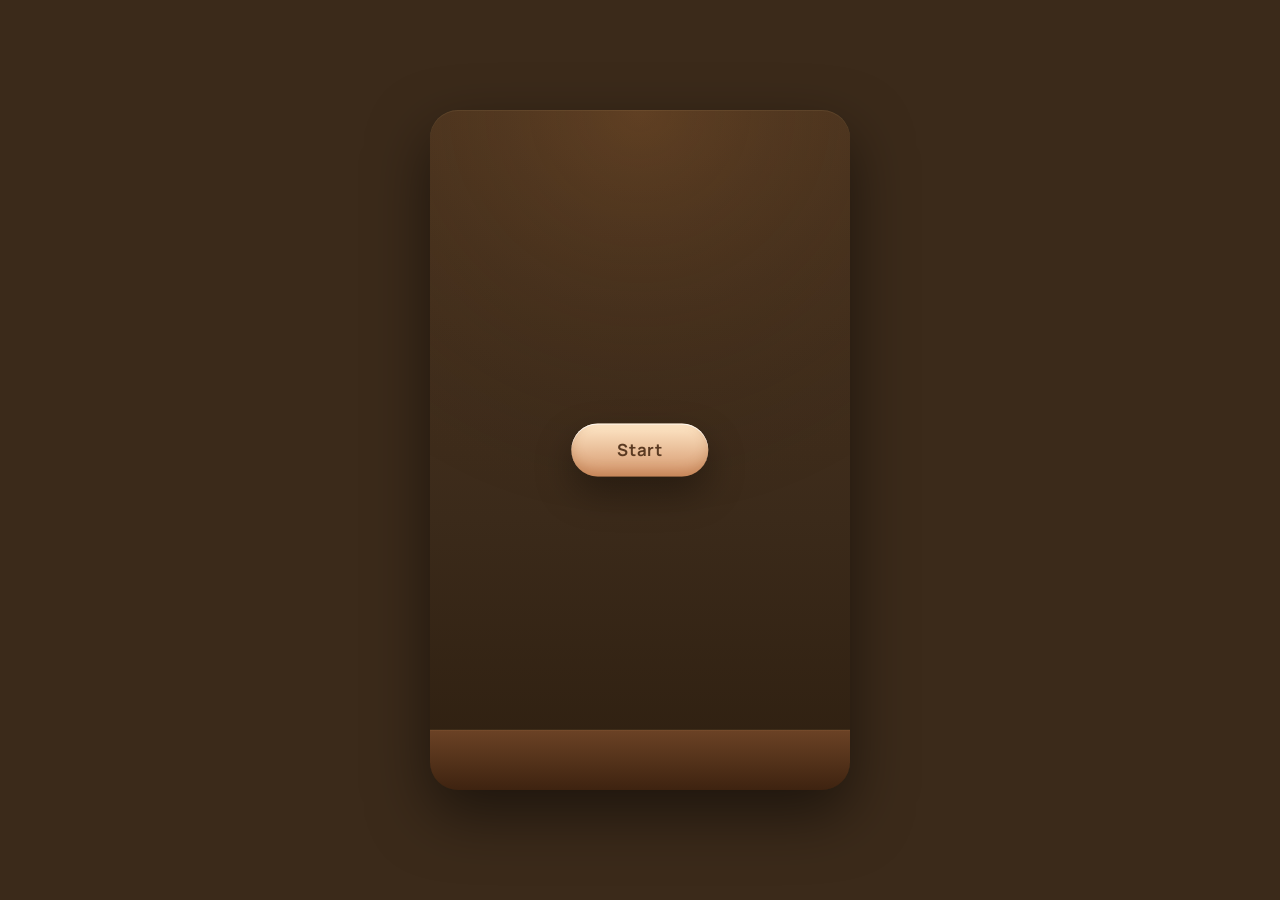
==== index.html @ 250aa02e "Add files via upload" ====
<!DOCTYPE html>
<html lang="en">
<head>
  <meta charset="UTF-8">
  <meta name="viewport" content="width=device-width, initial-scale=1.0">
  <title>Cozy Bouncy Ball</title>
  <link rel="preconnect" href="https://fonts.googleapis.com">
  <link rel="preconnect" href="https://fonts.gstatic.com" crossorigin>
  <link href="https://fonts.googleapis.com/css2?family=Manrope:wght@600;700&display=swap" rel="stylesheet">
  <link rel="stylesheet" href="styles.css">
</head>
<body>
  <div class="playfield-wrap">
    <button id="startButton" class="start-button" type="button">Start</button>
    <canvas id="playfield" aria-label="Bouncy ball animation"></canvas>

    <!-- Click menu -->
    <div id="menu" class="ball-menu hidden">
      <button id="menuHit" class="menu-btn">👊 Hit</button>
      <button id="menuSpawn" class="menu-btn">✨ Spawn</button>
    </div>
  </div>
  <script src="script.js"></script>
</body>
</html>
---- styles.css ----
* { box-sizing: border-box; margin: 0; padding: 0; }

body {
  min-height: 100vh;
  display: flex;
  align-items: center;
  justify-content: center;
  background: #3b2a1a;
}

.playfield-wrap {
  position: relative;
  width: 420px;
  height: 680px;
}

canvas {
  width: 100%;
  height: 100%;
  display: block;
  border-radius: 28px;
  background: linear-gradient(180deg, #4e3620 0%, #3b2a1a 60%, #2e1f10 100%);
  box-shadow: 0 24px 60px rgba(0,0,0,0.5), inset 0 1px 0 rgba(255,220,170,0.08);
}

/* Start button */
.start-button {
  position: absolute;
  left: 50%;
  top: 50%;
  transform: translate(-50%, -50%);
  z-index: 2;
  border: 0;
  border-radius: 999px;
  padding: 18px 46px;
  font: 700 1.05rem/1 "Manrope", sans-serif;
  letter-spacing: 0.04em;
  color: #5a3a22;
  background: linear-gradient(180deg, #ffe8c8, #d4956a);
  box-shadow:
    0 16px 36px rgba(0,0,0,0.35),
    inset 0 1px 0 rgba(255,255,255,0.8),
    inset 0 -5px 12px rgba(160,90,40,0.3);
  cursor: pointer;
  transition: transform 180ms ease, box-shadow 180ms ease, opacity 220ms ease;
}
.start-button:hover {
  transform: translate(-50%, -53%);
  box-shadow: 0 22px 44px rgba(0,0,0,0.4), inset 0 1px 0 rgba(255,255,255,0.8);
}
.start-button:active { transform: translate(-50%, -48%) scale(0.98); }
.start-button.is-hidden { opacity: 0; pointer-events: none; }

/* Click popup menu */
.ball-menu {
  position: absolute;
  z-index: 10;
  display: flex;
  flex-direction: column;
  gap: 8px;
  background: rgba(60, 35, 15, 0.96);
  border: 1px solid rgba(255, 200, 140, 0.2);
  border-radius: 16px;
  padding: 10px;
  box-shadow: 0 12px 32px rgba(0,0,0,0.5);
  backdrop-filter: blur(8px);
  pointer-events: all;
  transition: opacity 120ms ease;
}
.ball-menu.hidden { opacity: 0; pointer-events: none; }

.menu-btn {
  border: 0;
  border-radius: 10px;
  padding: 10px 22px;
  font: 700 0.9rem/1 "Manrope", sans-serif;
  color: #ffe8c8;
  background: rgba(255, 200, 140, 0.12);
  cursor: pointer;
  transition: background 120ms ease;
  white-space: nowrap;
}
.menu-btn:hover { background: rgba(255, 200, 140, 0.25); }

@media (max-width: 520px) {
  .playfield-wrap { width: calc(100vw - 24px); height: 580px; }
}
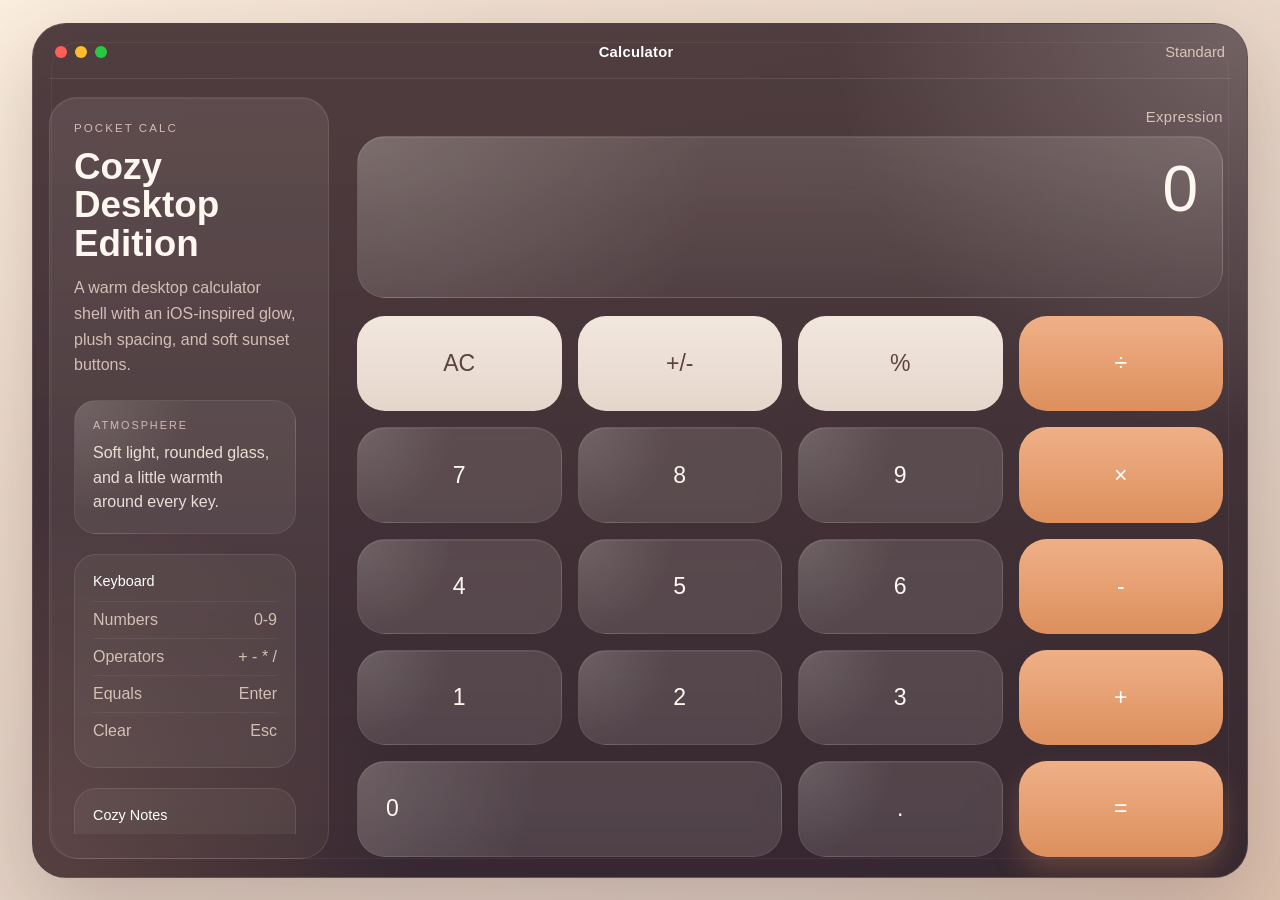
==== commit 92cc6b0d: "Add files via upload" ====
--- a/index.html
+++ b/index.html
@@ -3,23 +3,87 @@
 <head>
   <meta charset="UTF-8">
   <meta name="viewport" content="width=device-width, initial-scale=1.0">
-  <title>Cozy Bouncy Ball</title>
-  <link rel="preconnect" href="https://fonts.googleapis.com">
-  <link rel="preconnect" href="https://fonts.gstatic.com" crossorigin>
-  <link href="https://fonts.googleapis.com/css2?family=Manrope:wght@600;700&display=swap" rel="stylesheet">
+  <title>Modern Calculator</title>
   <link rel="stylesheet" href="styles.css">
 </head>
 <body>
-  <div class="playfield-wrap">
-    <button id="startButton" class="start-button" type="button">Start</button>
-    <canvas id="playfield" aria-label="Bouncy ball animation"></canvas>
+  <main class="app-shell">
+    <section class="calculator" aria-label="Calculator">
+      <header class="window-bar" aria-label="Calculator window controls">
+        <div class="traffic-lights" aria-hidden="true">
+          <span class="light light-close"></span>
+          <span class="light light-minimize"></span>
+          <span class="light light-maximize"></span>
+        </div>
+        <p class="window-title">Calculator</p>
+        <p class="window-mode">Standard</p>
+      </header>
 
-    <!-- Click menu -->
-    <div id="menu" class="ball-menu hidden">
-      <button id="menuHit" class="menu-btn">👊 Hit</button>
-      <button id="menuSpawn" class="menu-btn">✨ Spawn</button>
-    </div>
-  </div>
+      <div class="calculator-layout">
+        <aside class="sidebar" aria-label="Calculator details">
+          <div class="sidebar-scroll">
+            <p class="brand">Pocket Calc</p>
+            <h1 class="sidebar-title">Cozy Desktop Edition</h1>
+            <p class="sidebar-copy">
+              A warm desktop calculator shell with an iOS-inspired glow, plush spacing, and soft sunset buttons.
+            </p>
+            <div class="cozy-card" aria-hidden="true">
+              <p class="cozy-overline">Atmosphere</p>
+              <p class="cozy-quote">Soft light, rounded glass, and a little warmth around every key.</p>
+            </div>
+            <div class="shortcut-panel">
+              <p class="shortcut-title">Keyboard</p>
+              <p class="shortcut-line"><span>Numbers</span><span>0-9</span></p>
+              <p class="shortcut-line"><span>Operators</span><span>+ - * /</span></p>
+              <p class="shortcut-line"><span>Equals</span><span>Enter</span></p>
+              <p class="shortcut-line"><span>Clear</span><span>Esc</span></p>
+            </div>
+            <div class="shortcut-panel">
+              <p class="shortcut-title">Cozy Notes</p>
+              <p class="shortcut-line"><span>Sound</span><span>Soft tap</span></p>
+              <p class="shortcut-line"><span>Style</span><span>Warm glass</span></p>
+              <p class="shortcut-line"><span>Layout</span><span>Desktop wide</span></p>
+              <p class="shortcut-line"><span>Focus</span><span>No page scroll</span></p>
+            </div>
+          </div>
+        </aside>
+
+        <div class="calculator-main">
+          <header class="display-wrap">
+            <p class="display-label" id="displayLabel">Expression</p>
+            <output class="display" id="display" aria-live="polite">0</output>
+          </header>
+
+          <div class="keypad" role="group" aria-label="Calculator buttons">
+            <button class="key key-utility" data-action="clear">AC</button>
+            <button class="key key-utility" data-action="toggle-sign">+/-</button>
+            <button class="key key-utility" data-action="percent">%</button>
+            <button class="key key-operator" data-action="operator" data-value="/">&divide;</button>
+
+            <button class="key key-number" data-action="digit" data-value="7">7</button>
+            <button class="key key-number" data-action="digit" data-value="8">8</button>
+            <button class="key key-number" data-action="digit" data-value="9">9</button>
+            <button class="key key-operator" data-action="operator" data-value="*">&times;</button>
+
+            <button class="key key-number" data-action="digit" data-value="4">4</button>
+            <button class="key key-number" data-action="digit" data-value="5">5</button>
+            <button class="key key-number" data-action="digit" data-value="6">6</button>
+            <button class="key key-operator" data-action="operator" data-value="-">-</button>
+
+            <button class="key key-number" data-action="digit" data-value="1">1</button>
+            <button class="key key-number" data-action="digit" data-value="2">2</button>
+            <button class="key key-number" data-action="digit" data-value="3">3</button>
+            <button class="key key-operator" data-action="operator" data-value="+">+</button>
+
+            <button class="key key-number key-zero" data-action="digit" data-value="0">0</button>
+            <button class="key key-number" data-action="decimal">.</button>
+            <button class="key key-operator key-equals" data-action="equals">=</button>
+          </div>
+        </div>
+      </div>
+    </section>
+  </main>
+
   <script src="script.js"></script>
 </body>
 </html>
--- a/styles.css
+++ b/styles.css
@@ -1,87 +1,393 @@
-* { box-sizing: border-box; margin: 0; padding: 0; }
+:root {
+  --bg-top: #f5e4d3;
+  --bg-bottom: #d9c7bd;
+  --bg-accent: rgba(255, 244, 229, 0.7);
+  --panel-top: rgba(71, 52, 55, 0.95);
+  --panel-bottom: rgba(50, 36, 45, 0.98);
+  --utility: #eaded4;
+  --utility-text: #5b433f;
+  --number: rgba(255, 246, 237, 0.13);
+  --number-text: #fff7f0;
+  --operator: #dd8f5d;
+  --operator-strong: #efb087;
+  --line: rgba(255, 242, 233, 0.1);
+  --muted: rgba(255, 234, 220, 0.74);
+  --shadow: 0 28px 90px rgba(67, 42, 41, 0.24);
+}
+
+* {
+  box-sizing: border-box;
+}
 
 body {
+  margin: 0;
   min-height: 100vh;
+  font-family: "Aptos", "Trebuchet MS", "Segoe UI", sans-serif;
+  background:
+    radial-gradient(circle at top left, var(--bg-accent), transparent 32%),
+    radial-gradient(circle at bottom right, rgba(230, 178, 136, 0.28), transparent 30%),
+    linear-gradient(155deg, var(--bg-top), var(--bg-bottom));
+  color: var(--number-text);
+  overflow: hidden;
+}
+
+.app-shell {
+  height: 100vh;
+  display: grid;
+  place-items: center;
+  padding: 2.5vh 2.5vw;
+}
+
+.calculator {
+  width: 95vw;
+  height: 95vh;
+  max-width: none;
+  max-height: none;
+  padding: 16px 16px 18px;
+  border-radius: 34px;
+  background: linear-gradient(180deg, var(--panel-top), var(--panel-bottom));
+  box-shadow: var(--shadow);
+  position: relative;
+  overflow: hidden;
+  border: 1px solid rgba(255, 245, 237, 0.12);
+  display: flex;
+  flex-direction: column;
+}
+
+.calculator::before {
+  content: "";
+  position: absolute;
+  inset: 0;
+  background:
+    radial-gradient(circle at top right, rgba(255, 250, 245, 0.2), transparent 28%),
+    radial-gradient(circle at bottom left, rgba(239, 176, 135, 0.18), transparent 26%);
+  pointer-events: none;
+}
+
+.calculator::after {
+  content: "";
+  position: absolute;
+  inset: 18px;
+  border-radius: 28px;
+  border: 1px solid rgba(255, 248, 242, 0.05);
+  pointer-events: none;
+}
+
+.window-bar,
+.calculator-layout,
+.display-wrap,
+.keypad {
+  position: relative;
+  z-index: 1;
+}
+
+.window-bar {
   display: flex;
   align-items: center;
-  justify-content: center;
-  background: #3b2a1a;
-}
-
-.playfield-wrap {
-  position: relative;
-  width: 420px;
-  height: 680px;
-}
-
-canvas {
-  width: 100%;
+  justify-content: space-between;
+  gap: 16px;
+  margin-bottom: 18px;
+  padding: 4px 6px 18px;
+  border-bottom: 1px solid var(--line);
+}
+
+.traffic-lights {
+  display: flex;
+  gap: 8px;
+}
+
+.light {
+  width: 12px;
+  height: 12px;
+  border-radius: 50%;
+}
+
+.light-close {
+  background: #ff5f57;
+}
+
+.light-minimize {
+  background: #febc2e;
+}
+
+.light-maximize {
+  background: #28c840;
+}
+
+.window-title,
+.window-mode {
+  margin: 0;
+  font-size: 0.92rem;
+  color: var(--muted);
+}
+
+.window-title {
+  font-weight: 600;
+  color: white;
+  letter-spacing: 0.02em;
+}
+
+.calculator-layout {
+  display: grid;
+  grid-template-columns: 280px minmax(0, 1fr);
+  gap: 20px;
+  min-height: 0;
+  flex: 1;
+}
+
+.sidebar {
+  padding: 24px;
+  border-radius: 28px;
+  background: linear-gradient(180deg, rgba(255, 246, 237, 0.09), rgba(255, 246, 237, 0.04));
+  border: 1px solid var(--line);
+  display: flex;
+  flex-direction: column;
+  min-height: 0;
+  overflow: hidden;
+  box-shadow: inset 0 1px 0 rgba(255, 248, 240, 0.05);
+}
+
+.sidebar-scroll {
   height: 100%;
+  min-height: 0;
+  overflow-y: auto;
+  overflow-x: hidden;
+  padding-right: 8px;
+  scrollbar-width: thin;
+  scrollbar-color: rgba(239, 176, 135, 0.7) rgba(255, 246, 237, 0.06);
+}
+
+.sidebar-scroll::-webkit-scrollbar {
+  width: 10px;
+}
+
+.sidebar-scroll::-webkit-scrollbar-track {
+  background: rgba(255, 246, 237, 0.06);
+  border-radius: 999px;
+}
+
+.sidebar-scroll::-webkit-scrollbar-thumb {
+  background: linear-gradient(180deg, rgba(239, 176, 135, 0.95), rgba(221, 143, 93, 0.95));
+  border-radius: 999px;
+  border: 2px solid rgba(255, 246, 237, 0.06);
+}
+
+.sidebar-scroll::-webkit-scrollbar-thumb:hover {
+  background: linear-gradient(180deg, rgba(245, 189, 149, 0.95), rgba(227, 151, 103, 0.95));
+}
+
+.brand {
+  margin: 0 0 14px;
+  text-transform: uppercase;
+  letter-spacing: 0.18em;
+  font-size: 0.72rem;
+  color: rgba(255, 230, 216, 0.72);
+}
+
+.sidebar-title {
+  margin: 0 0 12px;
+  font-size: clamp(1.8rem, 4vw, 2.3rem);
+  line-height: 1.05;
+  font-weight: 600;
+}
+
+.sidebar-copy {
+  margin: 0 0 22px;
+  color: var(--muted);
+  line-height: 1.6;
+}
+
+.cozy-card {
+  margin-bottom: 20px;
+  padding: 18px;
+  border-radius: 22px;
+  background:
+    radial-gradient(circle at top left, rgba(255, 248, 242, 0.14), transparent 45%),
+    rgba(255, 246, 237, 0.06);
+  border: 1px solid rgba(255, 242, 233, 0.08);
+}
+
+.cozy-overline {
+  margin: 0 0 10px;
+  text-transform: uppercase;
+  letter-spacing: 0.18em;
+  font-size: 0.68rem;
+  color: rgba(255, 230, 216, 0.7);
+}
+
+.cozy-quote {
+  margin: 0;
+  font-size: 1rem;
+  line-height: 1.55;
+  color: rgba(255, 243, 235, 0.88);
+}
+
+.shortcut-panel {
+  padding: 18px;
+  border-radius: 22px;
+  background: rgba(255, 246, 237, 0.05);
+  border: 1px solid var(--line);
+  margin-top: 20px;
+}
+
+.shortcut-title {
+  margin: 0 0 12px;
+  font-size: 0.9rem;
+  color: white;
+}
+
+.shortcut-line {
+  display: flex;
+  justify-content: space-between;
+  gap: 12px;
+  margin: 0;
+  padding: 9px 0;
+  color: var(--muted);
+  border-top: 1px solid rgba(255, 255, 255, 0.06);
+}
+
+.shortcut-line:first-of-type {
+  border-top: 0;
+  padding-top: 0;
+}
+
+.calculator-main {
+  padding: 12px 8px 2px;
+  display: flex;
+  flex-direction: column;
+  min-height: 0;
+}
+
+.display-label {
+  margin: 0 0 10px;
+  min-height: 1.2em;
+  font-size: 0.92rem;
+  letter-spacing: 0.03em;
+  color: var(--muted);
+  text-align: right;
+  white-space: nowrap;
+  overflow: hidden;
+  text-overflow: ellipsis;
+}
+
+.display {
   display: block;
+  min-height: clamp(96px, 18vh, 180px);
+  margin-bottom: 18px;
+  padding: 20px 24px;
   border-radius: 28px;
-  background: linear-gradient(180deg, #4e3620 0%, #3b2a1a 60%, #2e1f10 100%);
-  box-shadow: 0 24px 60px rgba(0,0,0,0.5), inset 0 1px 0 rgba(255,220,170,0.08);
-}
-
-/* Start button */
-.start-button {
-  position: absolute;
-  left: 50%;
-  top: 50%;
-  transform: translate(-50%, -50%);
-  z-index: 2;
+  background:
+    radial-gradient(circle at top left, rgba(255, 251, 247, 0.16), transparent 40%),
+    linear-gradient(180deg, rgba(255, 246, 237, 0.13), rgba(255, 246, 237, 0.05));
+  border: 1px solid var(--line);
+  font-size: clamp(2.8rem, 5vw, 5.6rem);
+  font-weight: 500;
+  line-height: 1;
+  text-align: right;
+  word-break: break-all;
+  backdrop-filter: blur(12px);
+  box-shadow: inset 0 1px 0 rgba(255, 250, 245, 0.08);
+}
+
+.keypad {
+  display: grid;
+  grid-template-columns: repeat(4, 1fr);
+  gap: 16px;
+  flex: 1;
+  min-height: 0;
+  grid-auto-rows: minmax(0, 1fr);
+}
+
+.key {
   border: 0;
-  border-radius: 999px;
-  padding: 18px 46px;
-  font: 700 1.05rem/1 "Manrope", sans-serif;
-  letter-spacing: 0.04em;
-  color: #5a3a22;
-  background: linear-gradient(180deg, #ffe8c8, #d4956a);
-  box-shadow:
-    0 16px 36px rgba(0,0,0,0.35),
-    inset 0 1px 0 rgba(255,255,255,0.8),
-    inset 0 -5px 12px rgba(160,90,40,0.3);
+  border-radius: 28px;
+  min-height: 0;
+  height: 100%;
+  font: inherit;
+  font-size: clamp(1.25rem, 1.8vw, 1.75rem);
+  font-weight: 500;
   cursor: pointer;
-  transition: transform 180ms ease, box-shadow 180ms ease, opacity 220ms ease;
-}
-.start-button:hover {
-  transform: translate(-50%, -53%);
-  box-shadow: 0 22px 44px rgba(0,0,0,0.4), inset 0 1px 0 rgba(255,255,255,0.8);
-}
-.start-button:active { transform: translate(-50%, -48%) scale(0.98); }
-.start-button.is-hidden { opacity: 0; pointer-events: none; }
-
-/* Click popup menu */
-.ball-menu {
-  position: absolute;
-  z-index: 10;
-  display: flex;
-  flex-direction: column;
-  gap: 8px;
-  background: rgba(60, 35, 15, 0.96);
-  border: 1px solid rgba(255, 200, 140, 0.2);
-  border-radius: 16px;
-  padding: 10px;
-  box-shadow: 0 12px 32px rgba(0,0,0,0.5);
-  backdrop-filter: blur(8px);
-  pointer-events: all;
-  transition: opacity 120ms ease;
-}
-.ball-menu.hidden { opacity: 0; pointer-events: none; }
-
-.menu-btn {
-  border: 0;
-  border-radius: 10px;
-  padding: 10px 22px;
-  font: 700 0.9rem/1 "Manrope", sans-serif;
-  color: #ffe8c8;
-  background: rgba(255, 200, 140, 0.12);
-  cursor: pointer;
-  transition: background 120ms ease;
-  white-space: nowrap;
-}
-.menu-btn:hover { background: rgba(255, 200, 140, 0.25); }
+  transition: transform 160ms ease, filter 160ms ease, background 160ms ease, box-shadow 160ms ease;
+}
+
+.key:hover {
+  transform: translateY(-1px);
+  filter: brightness(1.03);
+  box-shadow: 0 18px 34px rgba(56, 36, 35, 0.18);
+}
+
+.key:active {
+  transform: translateY(1px) scale(0.98);
+}
+
+.key-number {
+  background:
+    radial-gradient(circle at top left, rgba(255, 251, 247, 0.14), transparent 42%),
+    var(--number);
+  color: var(--number-text);
+  backdrop-filter: blur(10px);
+  border: 1px solid rgba(255, 248, 242, 0.08);
+  box-shadow: inset 0 1px 0 rgba(255, 250, 245, 0.06);
+}
+
+.key-utility {
+  background: linear-gradient(180deg, #f2e7de, #e5d6cb);
+  color: var(--utility-text);
+}
+
+.key-operator {
+  background: linear-gradient(180deg, var(--operator-strong), var(--operator));
+  color: white;
+}
+
+.key-zero {
+  grid-column: span 2;
+  text-align: left;
+  padding-left: 28px;
+}
+
+.key-equals {
+  box-shadow: 0 14px 28px rgba(221, 143, 93, 0.26);
+}
+
+@media (max-width: 860px) {
+  .calculator-layout {
+    grid-template-columns: 1fr;
+  }
+
+  .sidebar {
+    order: 2;
+    display: none;
+  }
+}
 
 @media (max-width: 520px) {
-  .playfield-wrap { width: calc(100vw - 24px); height: 580px; }
-}
+  .calculator {
+    padding: 14px;
+    border-radius: 28px;
+  }
+
+  .window-bar {
+    padding-bottom: 14px;
+  }
+
+  .window-mode {
+    display: none;
+  }
+
+  .sidebar {
+    padding: 16px;
+  }
+
+  .calculator-main {
+    padding: 0;
+  }
+
+  .key {
+    border-radius: 24px;
+  }
+
+  .display {
+    padding: 18px;
+  }
+}
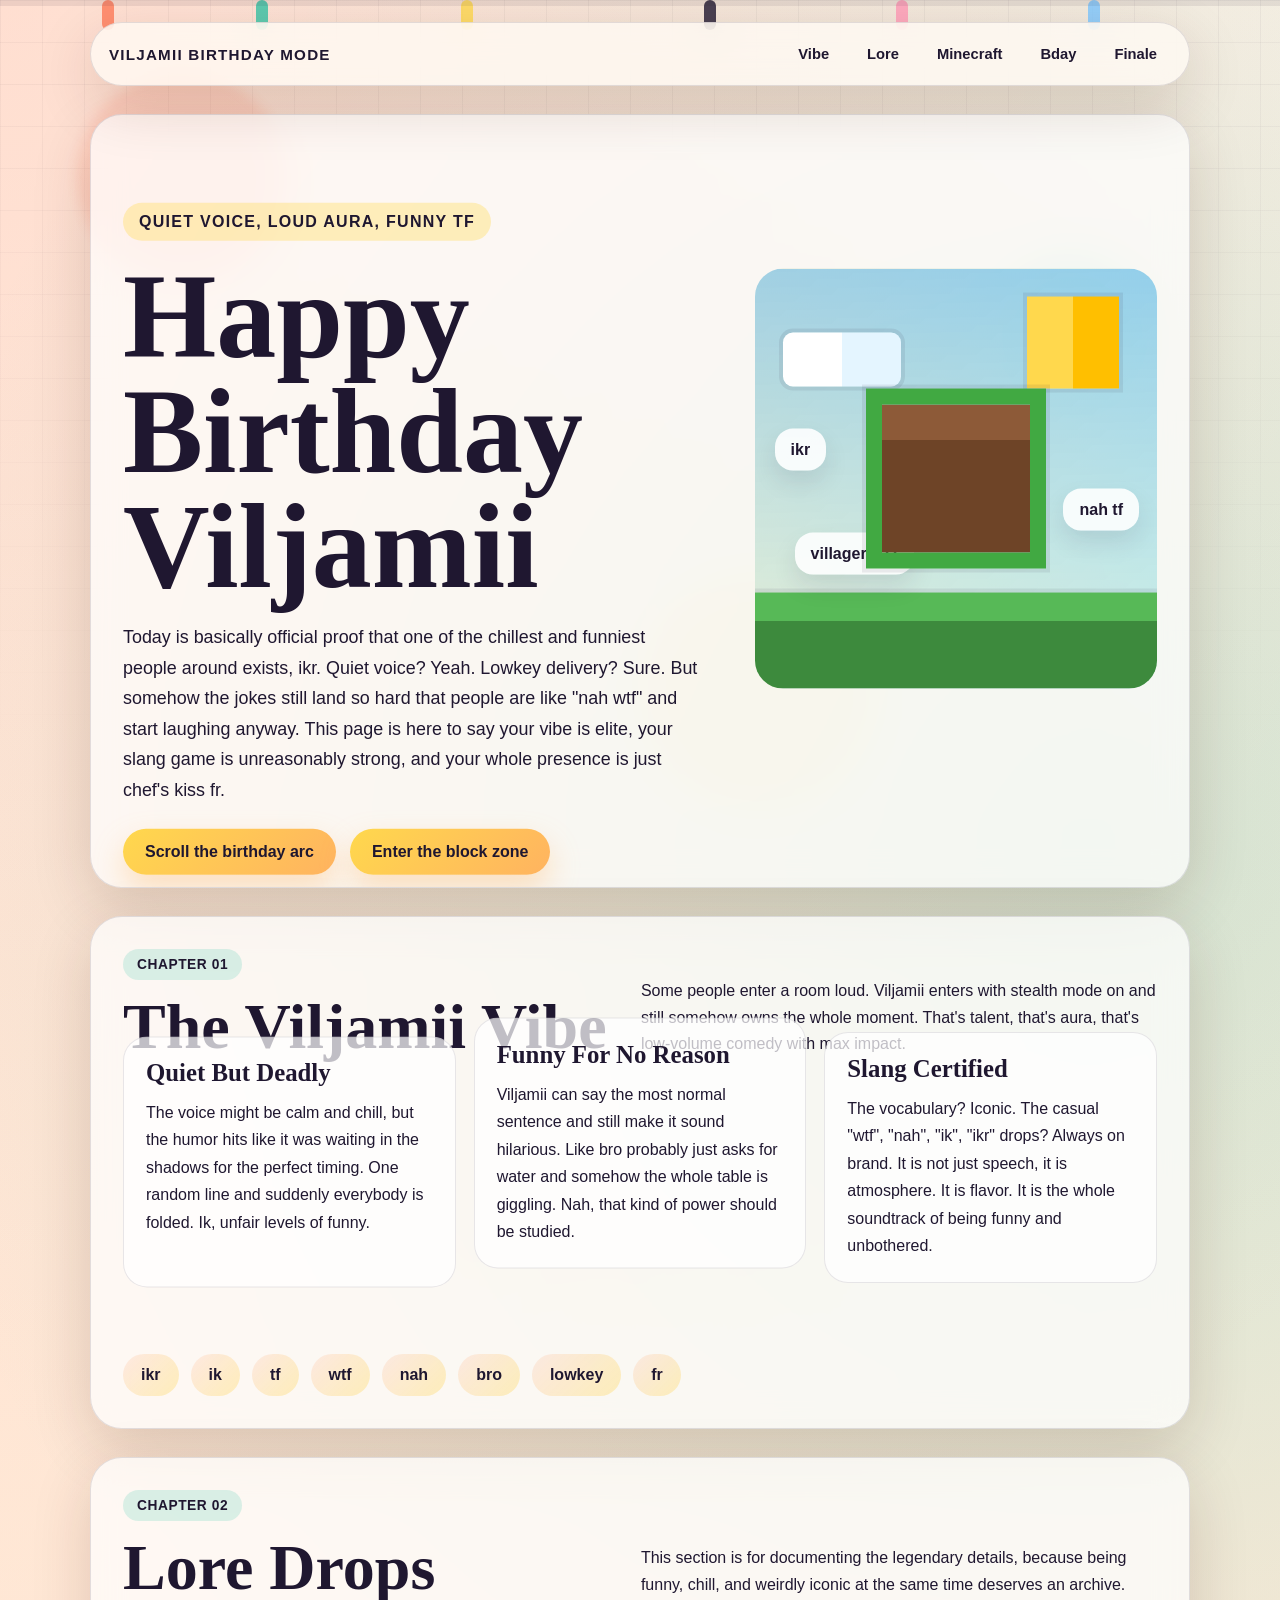
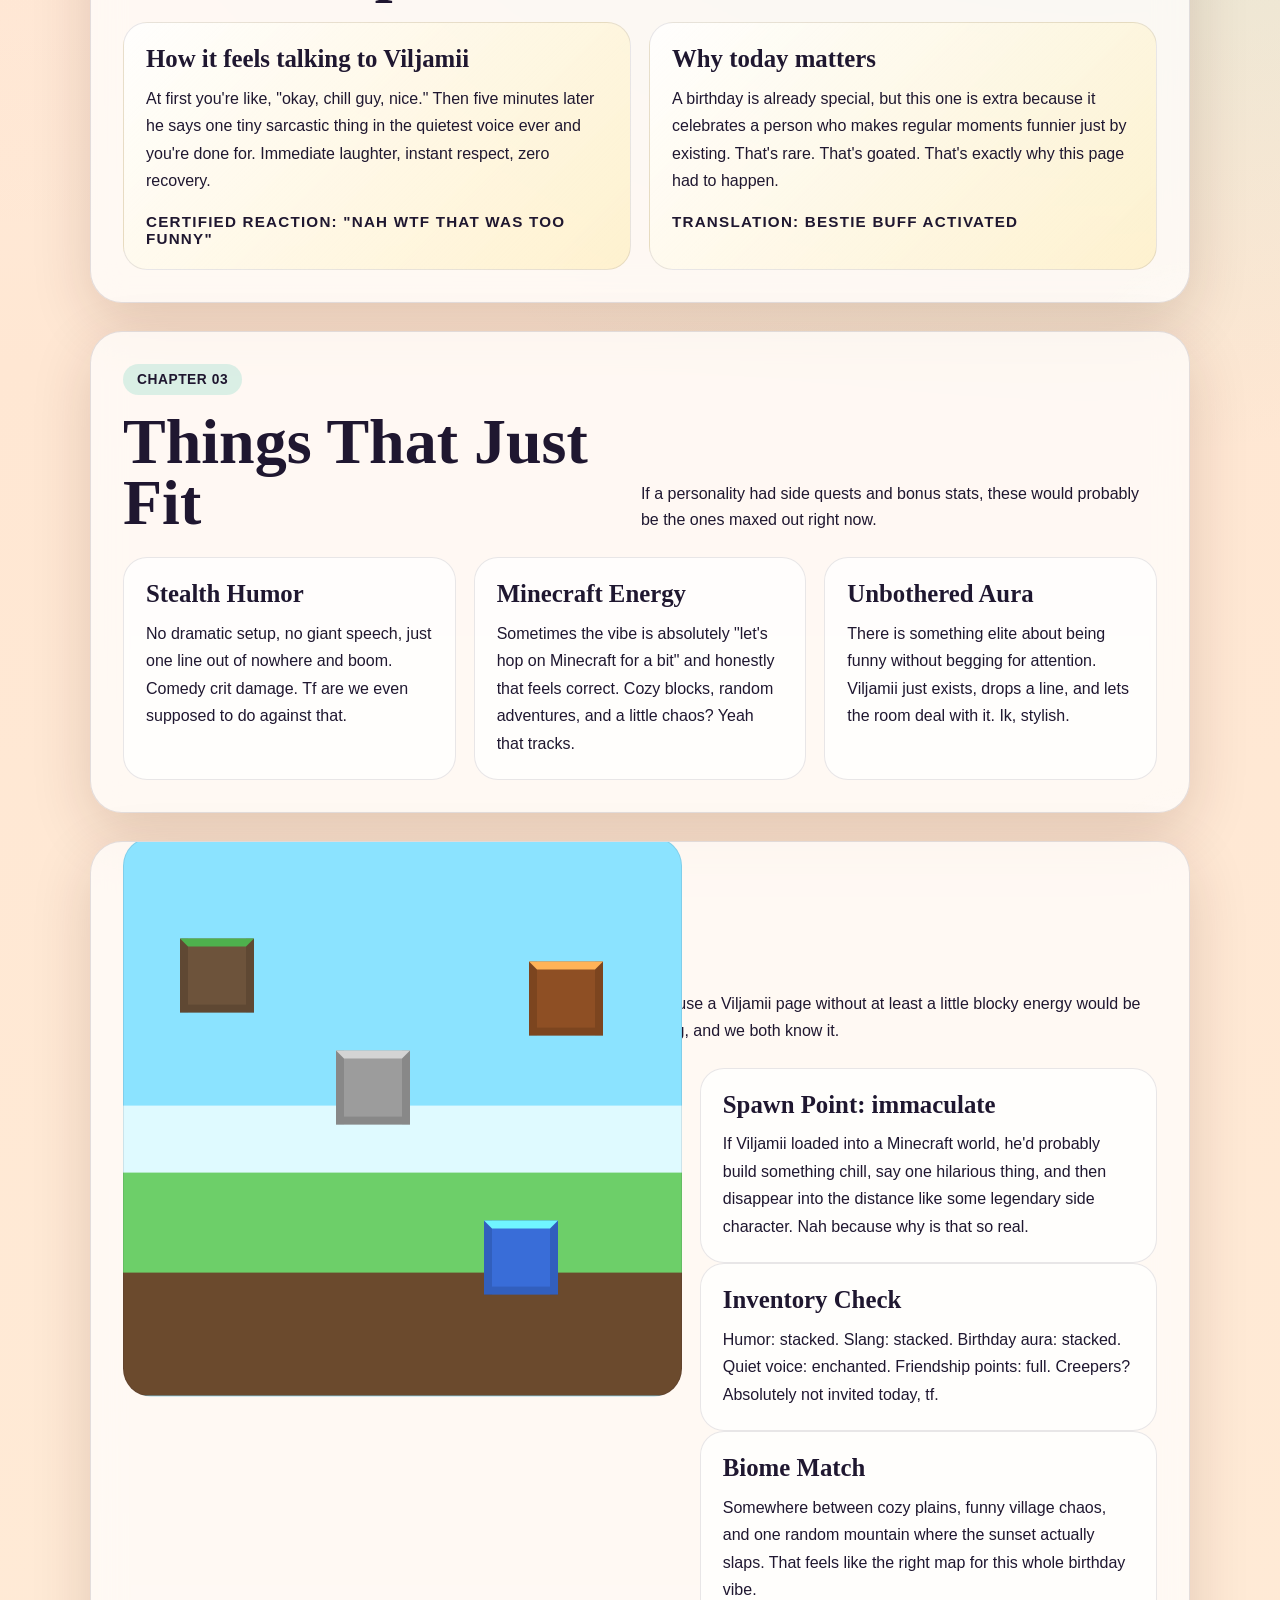
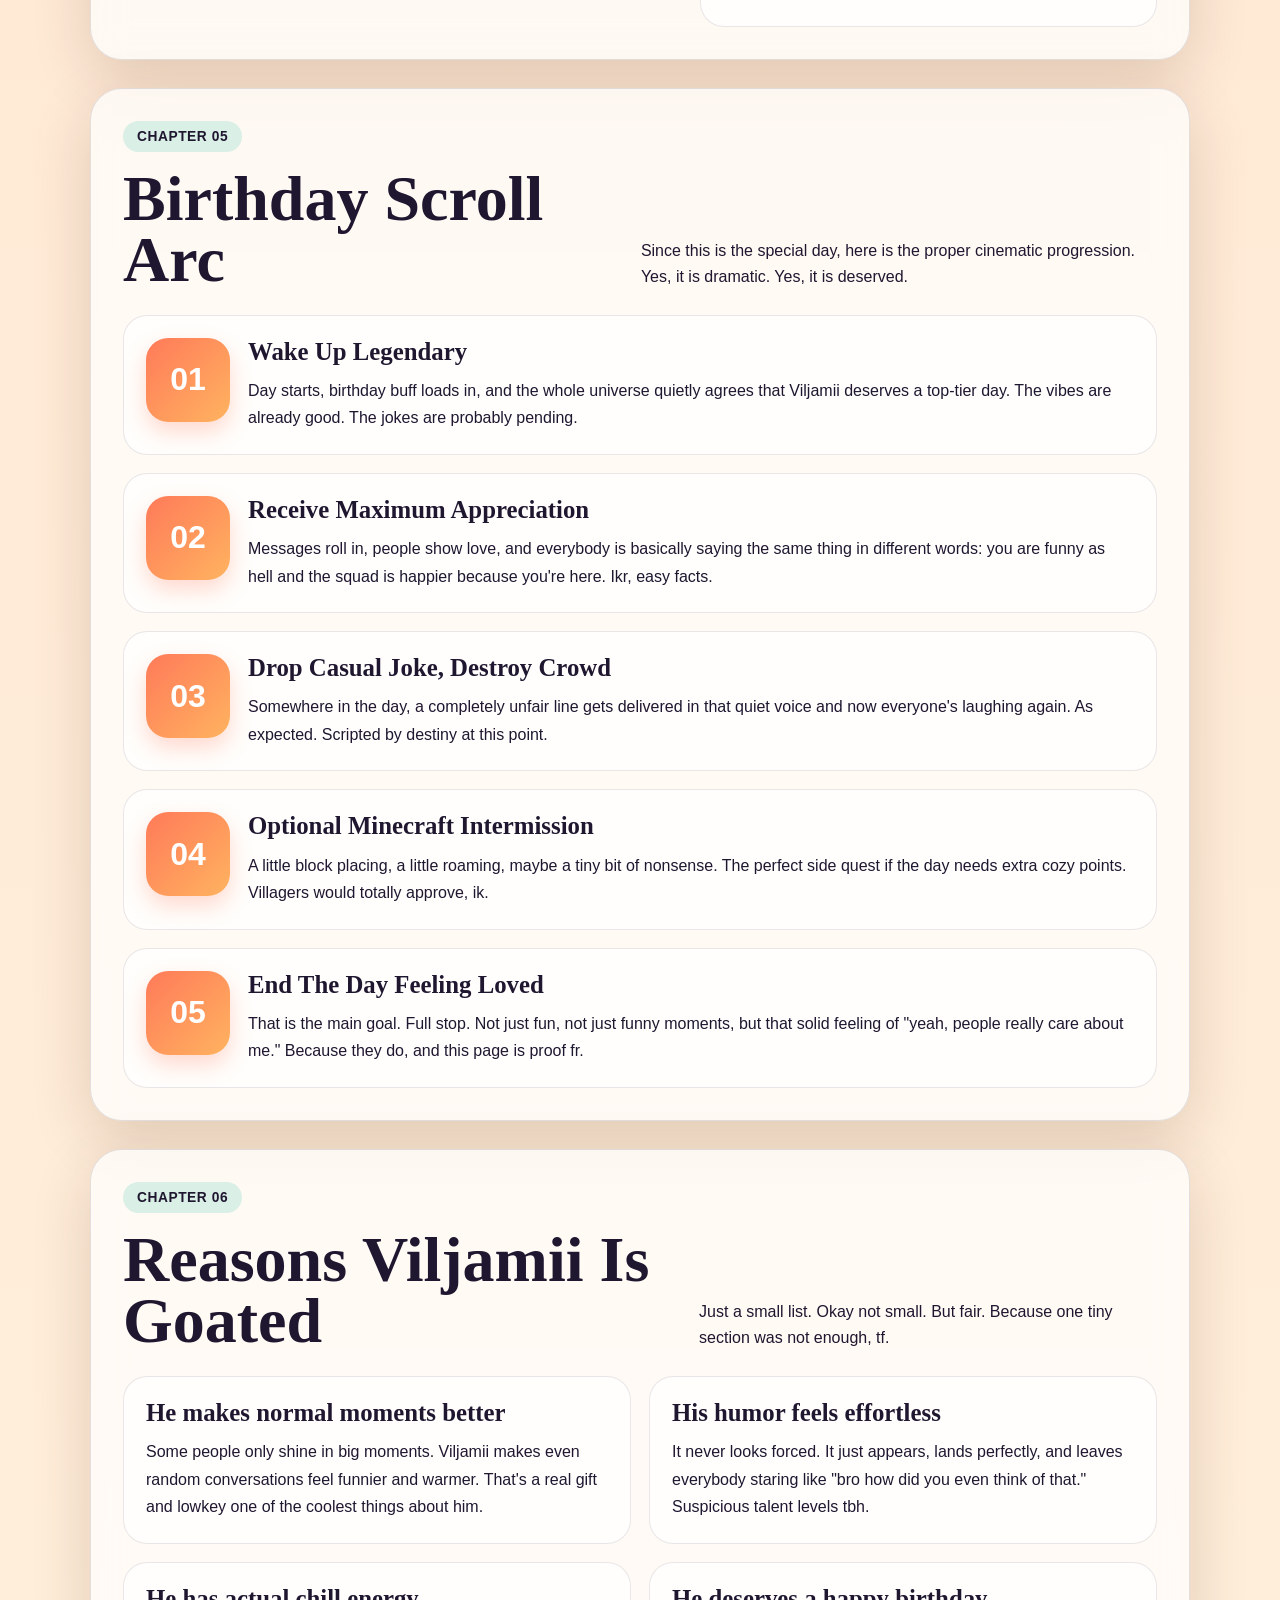
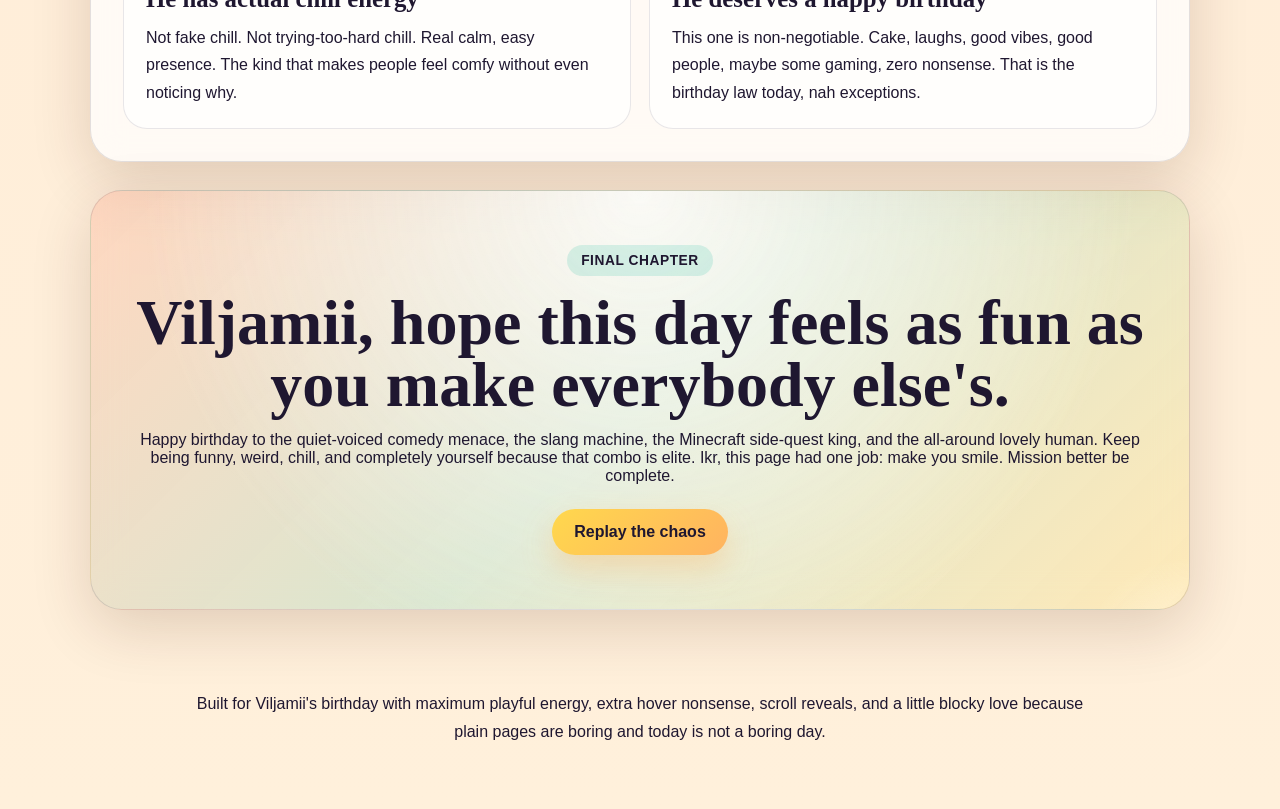
==== commit 960ac1fb: "Add files via upload" ====
--- a/index.html
+++ b/index.html
@@ -3,87 +3,1048 @@
 <head>
   <meta charset="UTF-8">
   <meta name="viewport" content="width=device-width, initial-scale=1.0">
-  <title>Modern Calculator</title>
-  <link rel="stylesheet" href="styles.css">
+  <title>Viljamii Day</title>
+  <style>
+    :root {
+      --bg: #fff7e8;
+      --bg-alt: #ffe0c2;
+      --ink: #1f1730;
+      --accent: #ff7a59;
+      --accent-2: #34c3a5;
+      --accent-3: #ffd84d;
+      --card: rgba(255, 255, 255, 0.72);
+      --shadow: 0 18px 60px rgba(66, 27, 9, 0.16);
+      --grid: rgba(31, 23, 48, 0.08);
+    }
+
+    * {
+      box-sizing: border-box;
+    }
+
+    html {
+      scroll-behavior: smooth;
+    }
+
+    body {
+      margin: 0;
+      font-family: "Trebuchet MS", "Segoe UI", sans-serif;
+      color: var(--ink);
+      background:
+        radial-gradient(circle at top left, rgba(255, 122, 89, 0.2), transparent 32%),
+        radial-gradient(circle at 85% 15%, rgba(52, 195, 165, 0.22), transparent 25%),
+        linear-gradient(180deg, #fff8ef 0%, #ffe7d3 35%, #fff0db 100%);
+      overflow-x: hidden;
+    }
+
+    body::before {
+      content: "";
+      position: fixed;
+      inset: 0;
+      background-image:
+        linear-gradient(var(--grid) 1px, transparent 1px),
+        linear-gradient(90deg, var(--grid) 1px, transparent 1px);
+      background-size: 42px 42px;
+      mask-image: linear-gradient(180deg, rgba(0, 0, 0, 0.55), transparent 85%);
+      pointer-events: none;
+      z-index: -2;
+    }
+
+    .orbs,
+    .confetti {
+      position: fixed;
+      inset: 0;
+      pointer-events: none;
+      z-index: -1;
+      overflow: hidden;
+    }
+
+    .orb {
+      position: absolute;
+      border-radius: 50%;
+      filter: blur(6px);
+      opacity: 0.45;
+      animation: floaty linear infinite;
+    }
+
+    .orb:nth-child(1) {
+      width: 210px;
+      height: 210px;
+      left: 6%;
+      top: 8%;
+      background: rgba(255, 122, 89, 0.35);
+      animation-duration: 18s;
+    }
+
+    .orb:nth-child(2) {
+      width: 160px;
+      height: 160px;
+      right: 10%;
+      top: 28%;
+      background: rgba(52, 195, 165, 0.3);
+      animation-duration: 22s;
+    }
+
+    .orb:nth-child(3) {
+      width: 240px;
+      height: 240px;
+      left: 50%;
+      bottom: 10%;
+      background: rgba(255, 216, 77, 0.28);
+      animation-duration: 26s;
+    }
+
+    .confetti span {
+      position: absolute;
+      width: 12px;
+      height: 30px;
+      border-radius: 999px;
+      opacity: 0.8;
+      animation: rain linear infinite;
+    }
+
+    .confetti span:nth-child(1) { left: 8%; background: #ff7a59; animation-duration: 12s; animation-delay: -2s; }
+    .confetti span:nth-child(2) { left: 20%; background: #34c3a5; animation-duration: 15s; animation-delay: -7s; }
+    .confetti span:nth-child(3) { left: 36%; background: #ffd84d; animation-duration: 10s; animation-delay: -5s; }
+    .confetti span:nth-child(4) { left: 55%; background: #1f1730; animation-duration: 16s; animation-delay: -9s; }
+    .confetti span:nth-child(5) { left: 70%; background: #ff9ab6; animation-duration: 11s; animation-delay: -4s; }
+    .confetti span:nth-child(6) { left: 85%; background: #7cc7ff; animation-duration: 14s; animation-delay: -8s; }
+
+    .progress-bar {
+      position: fixed;
+      top: 0;
+      left: 0;
+      width: 100%;
+      height: 6px;
+      background: rgba(31, 23, 48, 0.08);
+      z-index: 20;
+    }
+
+    .progress-bar span {
+      display: block;
+      height: 100%;
+      width: 0;
+      background: linear-gradient(90deg, var(--accent), var(--accent-2), var(--accent-3));
+      box-shadow: 0 0 18px rgba(255, 122, 89, 0.45);
+      transition: width 0.12s linear;
+    }
+
+    nav {
+      position: sticky;
+      top: 16px;
+      width: min(1100px, calc(100% - 32px));
+      margin: 22px auto 0;
+      padding: 14px 18px;
+      display: flex;
+      justify-content: space-between;
+      align-items: center;
+      gap: 14px;
+      border: 1px solid rgba(31, 23, 48, 0.12);
+      border-radius: 999px;
+      background: rgba(255, 250, 244, 0.78);
+      box-shadow: var(--shadow);
+      backdrop-filter: blur(18px);
+      z-index: 10;
+    }
+
+    .brand {
+      font-size: 0.95rem;
+      font-weight: 800;
+      letter-spacing: 0.08em;
+      text-transform: uppercase;
+    }
+
+    .nav-links {
+      display: flex;
+      flex-wrap: wrap;
+      justify-content: flex-end;
+      gap: 10px;
+    }
+
+    .nav-links a {
+      padding: 9px 14px;
+      border-radius: 999px;
+      color: var(--ink);
+      text-decoration: none;
+      font-size: 0.92rem;
+      font-weight: 700;
+      transition: transform 0.28s ease, background 0.28s ease, color 0.28s ease;
+    }
+
+    .nav-links a:hover {
+      transform: translateY(-4px) rotate(-2deg);
+      background: var(--ink);
+      color: #fff7e8;
+    }
+
+    main {
+      width: min(1100px, calc(100% - 32px));
+      margin: 28px auto 80px;
+    }
+
+    section {
+      position: relative;
+      margin: 28px 0;
+      padding: 32px;
+      border-radius: 32px;
+      border: 1px solid rgba(31, 23, 48, 0.12);
+      background: var(--card);
+      box-shadow: var(--shadow);
+      backdrop-filter: blur(16px);
+      overflow: hidden;
+    }
+
+    section::after {
+      content: "";
+      position: absolute;
+      inset: auto -10% -40% auto;
+      width: 220px;
+      height: 220px;
+      background: radial-gradient(circle, rgba(255, 255, 255, 0.48), transparent 70%);
+      transform: rotate(12deg);
+      pointer-events: none;
+    }
+
+    .hero {
+      min-height: 86vh;
+      display: grid;
+      grid-template-columns: 1.2fr 0.8fr;
+      align-items: center;
+      gap: 28px;
+    }
+
+    .eyebrow {
+      display: inline-flex;
+      align-items: center;
+      gap: 10px;
+      padding: 10px 16px;
+      border-radius: 999px;
+      background: rgba(255, 216, 77, 0.34);
+      font-weight: 800;
+      letter-spacing: 0.08em;
+      text-transform: uppercase;
+      animation: wiggle 3.4s ease-in-out infinite;
+    }
+
+    h1,
+    h2,
+    h3 {
+      margin: 0;
+      line-height: 0.96;
+      font-family: Georgia, "Times New Roman", serif;
+    }
+
+    h1 {
+      font-size: clamp(3.5rem, 11vw, 7.5rem);
+      margin-top: 18px;
+      text-wrap: balance;
+    }
+
+    .hero p {
+      font-size: 1.12rem;
+      line-height: 1.7;
+      max-width: 58ch;
+      margin: 18px 0 0;
+    }
+
+    .cta-row {
+      display: flex;
+      flex-wrap: wrap;
+      gap: 14px;
+      margin-top: 24px;
+    }
+
+    .button,
+    .tag {
+      display: inline-flex;
+      align-items: center;
+      justify-content: center;
+      gap: 10px;
+      text-decoration: none;
+      border-radius: 999px;
+      font-weight: 800;
+    }
+
+    .button {
+      padding: 14px 22px;
+      color: var(--ink);
+      background: linear-gradient(135deg, var(--accent-3), #ffb360);
+      box-shadow: 0 14px 30px rgba(255, 179, 96, 0.36);
+      transition: transform 0.28s ease, box-shadow 0.28s ease, filter 0.28s ease;
+    }
+
+    .button:hover {
+      transform: translateY(-5px) scale(1.03);
+      box-shadow: 0 20px 36px rgba(255, 122, 89, 0.3);
+      filter: saturate(1.12);
+    }
+
+    .hero-card {
+      position: relative;
+      min-height: 420px;
+      display: grid;
+      place-items: center;
+      padding: 28px;
+      border-radius: 28px;
+      background:
+        linear-gradient(180deg, rgba(124, 199, 255, 0.72), rgba(255, 255, 255, 0.5)),
+        linear-gradient(135deg, rgba(255, 216, 77, 0.55), rgba(52, 195, 165, 0.44));
+      overflow: hidden;
+      transform-style: preserve-3d;
+      transition: transform 0.35s ease;
+    }
+
+    .hero-card:hover {
+      transform: rotateX(6deg) rotateY(-8deg) translateY(-8px);
+    }
+
+    .pixel-sun,
+    .pixel-cloud,
+    .pixel-grass,
+    .pixel-cube {
+      position: absolute;
+      image-rendering: pixelated;
+      box-shadow: 0 0 0 4px rgba(31, 23, 48, 0.08);
+    }
+
+    .pixel-sun {
+      width: 92px;
+      height: 92px;
+      top: 28px;
+      right: 38px;
+      background:
+        linear-gradient(90deg, #ffd84d 50%, #ffbf00 50%);
+      animation: pulse 2.8s ease-in-out infinite;
+    }
+
+    .pixel-cloud {
+      width: 118px;
+      height: 54px;
+      top: 64px;
+      left: 28px;
+      background:
+        linear-gradient(90deg, #ffffff 50%, #e4f5ff 50%);
+      border-radius: 10px;
+      animation: cloudDrift 8s ease-in-out infinite;
+    }
+
+    .pixel-grass {
+      width: 100%;
+      height: 96px;
+      left: 0;
+      bottom: 0;
+      background:
+        linear-gradient(180deg, #57b957 0 30%, #3d8a3d 30% 100%);
+    }
+
+    .pixel-cube {
+      width: 180px;
+      height: 180px;
+      background:
+        linear-gradient(180deg, #8d5a38 0 24%, #6e4427 24% 100%);
+      border: 16px solid #41a942;
+      z-index: 2;
+      animation: bob 3s ease-in-out infinite;
+    }
+
+    .hero-card .bubble {
+      position: absolute;
+      padding: 12px 16px;
+      border-radius: 18px;
+      background: rgba(255, 255, 255, 0.88);
+      font-weight: 800;
+      box-shadow: 0 12px 24px rgba(31, 23, 48, 0.1);
+      animation: bounceIn 4s ease-in-out infinite;
+    }
+
+    .hero-card .bubble.one { top: 160px; left: 20px; }
+    .hero-card .bubble.two { top: 220px; right: 18px; animation-delay: -1.4s; }
+    .hero-card .bubble.three { bottom: 114px; left: 40px; animation-delay: -2.5s; }
+
+    .section-head {
+      display: flex;
+      justify-content: space-between;
+      align-items: end;
+      gap: 18px;
+      margin-bottom: 24px;
+    }
+
+    .section-head p {
+      max-width: 58ch;
+      line-height: 1.65;
+      margin: 0;
+    }
+
+    h2 {
+      font-size: clamp(2.2rem, 6vw, 4rem);
+    }
+
+    .grid.two,
+    .grid.three {
+      display: grid;
+      gap: 18px;
+    }
+
+    .grid.two {
+      grid-template-columns: repeat(2, minmax(0, 1fr));
+    }
+
+    .grid.three {
+      grid-template-columns: repeat(3, minmax(0, 1fr));
+    }
+
+    .card,
+    .quote,
+    .mc-card,
+    .timeline-item {
+      position: relative;
+      padding: 22px;
+      border-radius: 24px;
+      border: 1px solid rgba(31, 23, 48, 0.1);
+      background: rgba(255, 255, 255, 0.72);
+      transition: transform 0.32s ease, box-shadow 0.32s ease, border-color 0.32s ease;
+    }
+
+    .card:hover,
+    .quote:hover,
+    .mc-card:hover,
+    .timeline-item:hover {
+      transform: translateY(-10px) rotate(-1deg);
+      box-shadow: 0 18px 36px rgba(31, 23, 48, 0.12);
+      border-color: rgba(255, 122, 89, 0.35);
+    }
+
+    .tag {
+      width: fit-content;
+      padding: 8px 14px;
+      margin-bottom: 16px;
+      background: rgba(52, 195, 165, 0.18);
+      font-size: 0.86rem;
+      letter-spacing: 0.04em;
+      text-transform: uppercase;
+    }
+
+    .card h3,
+    .quote h3,
+    .mc-card h3,
+    .timeline-item h3 {
+      font-size: 1.55rem;
+      margin-bottom: 12px;
+      line-height: 1.1;
+    }
+
+    .card p,
+    .quote p,
+    .mc-card p,
+    .timeline-item p,
+    .footer-note p {
+      margin: 0;
+      line-height: 1.72;
+      font-size: 1rem;
+    }
+
+    .slang-cloud {
+      display: flex;
+      flex-wrap: wrap;
+      gap: 12px;
+      margin-top: 22px;
+    }
+
+    .slang-cloud span {
+      padding: 12px 18px;
+      border-radius: 999px;
+      background: linear-gradient(135deg, rgba(255, 122, 89, 0.12), rgba(255, 216, 77, 0.35));
+      font-weight: 800;
+      transition: transform 0.25s ease, background 0.25s ease;
+      cursor: default;
+    }
+
+    .slang-cloud span:hover {
+      transform: translateY(-8px) rotate(-4deg) scale(1.08);
+      background: linear-gradient(135deg, rgba(52, 195, 165, 0.25), rgba(124, 199, 255, 0.34));
+    }
+
+    .quote {
+      background: linear-gradient(135deg, rgba(255, 255, 255, 0.86), rgba(255, 216, 77, 0.22));
+    }
+
+    .quote strong {
+      display: block;
+      margin-top: 18px;
+      font-size: 0.95rem;
+      letter-spacing: 0.08em;
+      text-transform: uppercase;
+    }
+
+    .minecraft-strip {
+      display: grid;
+      grid-template-columns: 1.1fr 0.9fr;
+      gap: 18px;
+      align-items: stretch;
+    }
+
+    .mc-zone {
+      position: relative;
+      min-height: 360px;
+      border-radius: 28px;
+      overflow: hidden;
+      background:
+        linear-gradient(180deg, #8be3ff 0 48%, #dffaff 48% 60%, #6dcf69 60% 78%, #6b4a2d 78% 100%);
+      border: 1px solid rgba(31, 23, 48, 0.1);
+    }
+
+    .mc-zone .block {
+      position: absolute;
+      width: 74px;
+      height: 74px;
+      border: 8px solid rgba(0, 0, 0, 0.12);
+      animation: bob 2.8s ease-in-out infinite;
+    }
+
+    .block.one { left: 10%; top: 18%; background: #6d533b; border-top-color: #4eb14d; }
+    .block.two { left: 38%; top: 38%; background: #9c9c9c; border-top-color: #d4d4d4; animation-delay: -1s; }
+    .block.three { right: 14%; top: 22%; background: #8e4f24; border-top-color: #ffb357; animation-delay: -1.8s; }
+    .block.four { right: 22%; bottom: 18%; background: #396dd8; border-top-color: #70f5ff; animation-delay: -2.3s; }
+
+    .timeline {
+      display: grid;
+      gap: 18px;
+    }
+
+    .timeline-item {
+      display: grid;
+      grid-template-columns: 84px 1fr;
+      align-items: start;
+      gap: 18px;
+    }
+
+    .timeline-item .num {
+      width: 84px;
+      height: 84px;
+      display: grid;
+      place-items: center;
+      border-radius: 22px;
+      background: linear-gradient(135deg, var(--accent), #ffb360);
+      color: white;
+      font-size: 2rem;
+      font-weight: 900;
+      box-shadow: 0 10px 22px rgba(255, 122, 89, 0.28);
+    }
+
+    .finale {
+      text-align: center;
+      padding: 54px 28px;
+      background:
+        radial-gradient(circle at top, rgba(255, 255, 255, 0.84), rgba(255, 255, 255, 0.48) 30%, transparent 72%),
+        linear-gradient(135deg, rgba(255, 122, 89, 0.2), rgba(52, 195, 165, 0.18), rgba(255, 216, 77, 0.24));
+    }
+
+    .finale h2 {
+      margin-bottom: 16px;
+    }
+
+    .footer-note {
+      width: min(900px, calc(100% - 32px));
+      margin: 0 auto 64px;
+      text-align: center;
+    }
+
+    .reveal {
+      opacity: 0;
+      transform: translateY(70px) scale(0.98);
+      transition:
+        opacity 0.9s cubic-bezier(0.2, 0.8, 0.2, 1),
+        transform 0.9s cubic-bezier(0.2, 0.8, 0.2, 1);
+    }
+
+    .reveal.show {
+      opacity: 1;
+      transform: translateY(0) scale(1);
+    }
+
+    .reveal[data-tilt="left"] {
+      transform: translateX(-70px) scale(0.98);
+    }
+
+    .reveal[data-tilt="right"] {
+      transform: translateX(70px) scale(0.98);
+    }
+
+    .reveal.show[data-tilt="left"],
+    .reveal.show[data-tilt="right"] {
+      transform: translateX(0) scale(1);
+    }
+
+    .parallax {
+      transform: translateY(var(--parallax, 0px));
+      transition: transform 0.12s linear;
+    }
+
+    @keyframes floaty {
+      0% { transform: translateY(0) translateX(0); }
+      50% { transform: translateY(-26px) translateX(20px); }
+      100% { transform: translateY(0) translateX(0); }
+    }
+
+    @keyframes rain {
+      0% { transform: translateY(-120px) rotate(0deg); opacity: 0; }
+      8% { opacity: 0.85; }
+      100% { transform: translateY(110vh) rotate(180deg); opacity: 0; }
+    }
+
+    @keyframes pulse {
+      0%, 100% { transform: scale(1); }
+      50% { transform: scale(1.08); }
+    }
+
+    @keyframes cloudDrift {
+      0%, 100% { transform: translateX(0); }
+      50% { transform: translateX(18px); }
+    }
+
+    @keyframes bob {
+      0%, 100% { transform: translateY(0); }
+      50% { transform: translateY(-14px); }
+    }
+
+    @keyframes bounceIn {
+      0%, 100% { transform: translateY(0) rotate(0); }
+      50% { transform: translateY(-8px) rotate(-2deg); }
+    }
+
+    @keyframes wiggle {
+      0%, 100% { transform: rotate(0deg); }
+      25% { transform: rotate(2deg); }
+      75% { transform: rotate(-2deg); }
+    }
+
+    @media (max-width: 900px) {
+      nav {
+        border-radius: 28px;
+      }
+
+      .hero,
+      .minecraft-strip,
+      .grid.two,
+      .grid.three {
+        grid-template-columns: 1fr;
+      }
+
+      .hero {
+        min-height: auto;
+      }
+
+      .timeline-item {
+        grid-template-columns: 1fr;
+      }
+
+      .timeline-item .num {
+        width: 68px;
+        height: 68px;
+      }
+    }
+
+    @media (max-width: 640px) {
+      nav {
+        position: relative;
+        top: 0;
+        margin-top: 16px;
+        padding: 16px;
+        align-items: flex-start;
+        flex-direction: column;
+      }
+
+      main {
+        width: min(100% - 18px, 1100px);
+      }
+
+      section {
+        padding: 24px 18px;
+        border-radius: 24px;
+      }
+
+      .hero-card {
+        min-height: 340px;
+      }
+
+      h1 {
+        line-height: 1;
+      }
+    }
+  </style>
 </head>
 <body>
-  <main class="app-shell">
-    <section class="calculator" aria-label="Calculator">
-      <header class="window-bar" aria-label="Calculator window controls">
-        <div class="traffic-lights" aria-hidden="true">
-          <span class="light light-close"></span>
-          <span class="light light-minimize"></span>
-          <span class="light light-maximize"></span>
+  <div class="progress-bar"><span id="scrollBar"></span></div>
+
+  <div class="orbs" aria-hidden="true">
+    <div class="orb"></div>
+    <div class="orb"></div>
+    <div class="orb"></div>
+  </div>
+
+  <div class="confetti" aria-hidden="true">
+    <span></span>
+    <span></span>
+    <span></span>
+    <span></span>
+    <span></span>
+    <span></span>
+  </div>
+
+  <nav>
+    <div class="brand">Viljamii Birthday Mode</div>
+    <div class="nav-links">
+      <a href="#vibe">Vibe</a>
+      <a href="#lore">Lore</a>
+      <a href="#minecraft">Minecraft</a>
+      <a href="#birthday">Bday</a>
+      <a href="#finale">Finale</a>
+    </div>
+  </nav>
+
+  <main>
+    <section class="hero reveal show">
+      <div class="parallax" data-speed="0.12">
+        <span class="eyebrow">quiet voice, loud aura, funny tf</span>
+        <h1>Happy Birthday Viljamii</h1>
+        <p>
+          Today is basically official proof that one of the chillest and funniest people around exists, ikr.
+          Quiet voice? Yeah. Lowkey delivery? Sure. But somehow the jokes still land so hard that people are like
+          "nah wtf" and start laughing anyway. This page is here to say your vibe is elite, your slang game is
+          unreasonably strong, and your whole presence is just chef's kiss fr.
+        </p>
+        <div class="cta-row">
+          <a class="button" href="#birthday">Scroll the birthday arc</a>
+          <a class="button" href="#minecraft">Enter the block zone</a>
         </div>
-        <p class="window-title">Calculator</p>
-        <p class="window-mode">Standard</p>
-      </header>
-
-      <div class="calculator-layout">
-        <aside class="sidebar" aria-label="Calculator details">
-          <div class="sidebar-scroll">
-            <p class="brand">Pocket Calc</p>
-            <h1 class="sidebar-title">Cozy Desktop Edition</h1>
-            <p class="sidebar-copy">
-              A warm desktop calculator shell with an iOS-inspired glow, plush spacing, and soft sunset buttons.
+      </div>
+
+      <div class="hero-card parallax" data-speed="-0.1">
+        <div class="pixel-sun"></div>
+        <div class="pixel-cloud"></div>
+        <div class="pixel-cube"></div>
+        <div class="pixel-grass"></div>
+        <div class="bubble one">ikr</div>
+        <div class="bubble two">nah tf</div>
+        <div class="bubble three">villager rizz</div>
+      </div>
+    </section>
+
+    <section id="vibe" class="reveal" data-tilt="left">
+      <div class="section-head">
+        <div>
+          <span class="tag">Chapter 01</span>
+          <h2>The Viljamii Vibe</h2>
+        </div>
+        <p>
+          Some people enter a room loud. Viljamii enters with stealth mode on and still somehow owns the whole moment.
+          That's talent, that's aura, that's low-volume comedy with max impact.
+        </p>
+      </div>
+      <div class="grid three">
+        <article class="card parallax" data-speed="0.08">
+          <h3>Quiet But Deadly</h3>
+          <p>
+            The voice might be calm and chill, but the humor hits like it was waiting in the shadows for the perfect
+            timing. One random line and suddenly everybody is folded. Ik, unfair levels of funny.
+          </p>
+        </article>
+        <article class="card parallax" data-speed="0.13">
+          <h3>Funny For No Reason</h3>
+          <p>
+            Viljamii can say the most normal sentence and still make it sound hilarious. Like bro probably just asks
+            for water and somehow the whole table is giggling. Nah, that kind of power should be studied.
+          </p>
+        </article>
+        <article class="card parallax" data-speed="0.09">
+          <h3>Slang Certified</h3>
+          <p>
+            The vocabulary? Iconic. The casual "wtf", "nah", "ik", "ikr" drops? Always on brand. It is not just speech,
+            it is atmosphere. It is flavor. It is the whole soundtrack of being funny and unbothered.
+          </p>
+        </article>
+      </div>
+      <div class="slang-cloud">
+        <span>ikr</span>
+        <span>ik</span>
+        <span>tf</span>
+        <span>wtf</span>
+        <span>nah</span>
+        <span>bro</span>
+        <span>lowkey</span>
+        <span>fr</span>
+      </div>
+    </section>
+
+    <section id="lore" class="reveal" data-tilt="right">
+      <div class="section-head">
+        <div>
+          <span class="tag">Chapter 02</span>
+          <h2>Lore Drops</h2>
+        </div>
+        <p>
+          This section is for documenting the legendary details, because being funny, chill, and weirdly iconic at the
+          same time deserves an archive.
+        </p>
+      </div>
+      <div class="grid two">
+        <article class="quote">
+          <h3>How it feels talking to Viljamii</h3>
+          <p>
+            At first you're like, "okay, chill guy, nice." Then five minutes later he says one tiny sarcastic thing in
+            the quietest voice ever and you're done for. Immediate laughter, instant respect, zero recovery.
+          </p>
+          <strong>Certified reaction: "nah wtf that was too funny"</strong>
+        </article>
+        <article class="quote">
+          <h3>Why today matters</h3>
+          <p>
+            A birthday is already special, but this one is extra because it celebrates a person who makes regular
+            moments funnier just by existing. That's rare. That's goated. That's exactly why this page had to happen.
+          </p>
+          <strong>Translation: bestie buff activated</strong>
+        </article>
+      </div>
+    </section>
+
+    <section class="reveal" data-tilt="left">
+      <div class="section-head">
+        <div>
+          <span class="tag">Chapter 03</span>
+          <h2>Things That Just Fit</h2>
+        </div>
+        <p>
+          If a personality had side quests and bonus stats, these would probably be the ones maxed out right now.
+        </p>
+      </div>
+      <div class="grid three">
+        <article class="card">
+          <h3>Stealth Humor</h3>
+          <p>
+            No dramatic setup, no giant speech, just one line out of nowhere and boom. Comedy crit damage. Tf are we
+            even supposed to do against that.
+          </p>
+        </article>
+        <article class="card">
+          <h3>Minecraft Energy</h3>
+          <p>
+            Sometimes the vibe is absolutely "let's hop on Minecraft for a bit" and honestly that feels correct.
+            Cozy blocks, random adventures, and a little chaos? Yeah that tracks.
+          </p>
+        </article>
+        <article class="card">
+          <h3>Unbothered Aura</h3>
+          <p>
+            There is something elite about being funny without begging for attention. Viljamii just exists, drops a
+            line, and lets the room deal with it. Ik, stylish.
+          </p>
+        </article>
+      </div>
+    </section>
+
+    <section id="minecraft" class="reveal" data-tilt="right">
+      <div class="section-head">
+        <div>
+          <span class="tag">Chapter 04</span>
+          <h2>Minecraft Side Quest</h2>
+        </div>
+        <p>
+          Because a Viljamii page without at least a little blocky energy would be wrong, and we both know it.
+        </p>
+      </div>
+      <div class="minecraft-strip">
+        <div class="mc-zone parallax" data-speed="0.12">
+          <div class="block one"></div>
+          <div class="block two"></div>
+          <div class="block three"></div>
+          <div class="block four"></div>
+        </div>
+        <div class="grid">
+          <article class="mc-card">
+            <h3>Spawn Point: immaculate</h3>
+            <p>
+              If Viljamii loaded into a Minecraft world, he'd probably build something chill, say one hilarious thing,
+              and then disappear into the distance like some legendary side character. Nah because why is that so real.
             </p>
-            <div class="cozy-card" aria-hidden="true">
-              <p class="cozy-overline">Atmosphere</p>
-              <p class="cozy-quote">Soft light, rounded glass, and a little warmth around every key.</p>
-            </div>
-            <div class="shortcut-panel">
-              <p class="shortcut-title">Keyboard</p>
-              <p class="shortcut-line"><span>Numbers</span><span>0-9</span></p>
-              <p class="shortcut-line"><span>Operators</span><span>+ - * /</span></p>
-              <p class="shortcut-line"><span>Equals</span><span>Enter</span></p>
-              <p class="shortcut-line"><span>Clear</span><span>Esc</span></p>
-            </div>
-            <div class="shortcut-panel">
-              <p class="shortcut-title">Cozy Notes</p>
-              <p class="shortcut-line"><span>Sound</span><span>Soft tap</span></p>
-              <p class="shortcut-line"><span>Style</span><span>Warm glass</span></p>
-              <p class="shortcut-line"><span>Layout</span><span>Desktop wide</span></p>
-              <p class="shortcut-line"><span>Focus</span><span>No page scroll</span></p>
-            </div>
+          </article>
+          <article class="mc-card">
+            <h3>Inventory Check</h3>
+            <p>
+              Humor: stacked. Slang: stacked. Birthday aura: stacked. Quiet voice: enchanted. Friendship points: full.
+              Creepers? Absolutely not invited today, tf.
+            </p>
+          </article>
+          <article class="mc-card">
+            <h3>Biome Match</h3>
+            <p>
+              Somewhere between cozy plains, funny village chaos, and one random mountain where the sunset actually
+              slaps. That feels like the right map for this whole birthday vibe.
+            </p>
+          </article>
+        </div>
+      </div>
+    </section>
+
+    <section id="birthday" class="reveal" data-tilt="left">
+      <div class="section-head">
+        <div>
+          <span class="tag">Chapter 05</span>
+          <h2>Birthday Scroll Arc</h2>
+        </div>
+        <p>
+          Since this is the special day, here is the proper cinematic progression. Yes, it is dramatic. Yes, it is deserved.
+        </p>
+      </div>
+      <div class="timeline">
+        <article class="timeline-item">
+          <div class="num">01</div>
+          <div>
+            <h3>Wake Up Legendary</h3>
+            <p>
+              Day starts, birthday buff loads in, and the whole universe quietly agrees that Viljamii deserves a top-tier
+              day. The vibes are already good. The jokes are probably pending.
+            </p>
           </div>
-        </aside>
-
-        <div class="calculator-main">
-          <header class="display-wrap">
-            <p class="display-label" id="displayLabel">Expression</p>
-            <output class="display" id="display" aria-live="polite">0</output>
-          </header>
-
-          <div class="keypad" role="group" aria-label="Calculator buttons">
-            <button class="key key-utility" data-action="clear">AC</button>
-            <button class="key key-utility" data-action="toggle-sign">+/-</button>
-            <button class="key key-utility" data-action="percent">%</button>
-            <button class="key key-operator" data-action="operator" data-value="/">&divide;</button>
-
-            <button class="key key-number" data-action="digit" data-value="7">7</button>
-            <button class="key key-number" data-action="digit" data-value="8">8</button>
-            <button class="key key-number" data-action="digit" data-value="9">9</button>
-            <button class="key key-operator" data-action="operator" data-value="*">&times;</button>
-
-            <button class="key key-number" data-action="digit" data-value="4">4</button>
-            <button class="key key-number" data-action="digit" data-value="5">5</button>
-            <button class="key key-number" data-action="digit" data-value="6">6</button>
-            <button class="key key-operator" data-action="operator" data-value="-">-</button>
-
-            <button class="key key-number" data-action="digit" data-value="1">1</button>
-            <button class="key key-number" data-action="digit" data-value="2">2</button>
-            <button class="key key-number" data-action="digit" data-value="3">3</button>
-            <button class="key key-operator" data-action="operator" data-value="+">+</button>
-
-            <button class="key key-number key-zero" data-action="digit" data-value="0">0</button>
-            <button class="key key-number" data-action="decimal">.</button>
-            <button class="key key-operator key-equals" data-action="equals">=</button>
+        </article>
+        <article class="timeline-item">
+          <div class="num">02</div>
+          <div>
+            <h3>Receive Maximum Appreciation</h3>
+            <p>
+              Messages roll in, people show love, and everybody is basically saying the same thing in different words:
+              you are funny as hell and the squad is happier because you're here. Ikr, easy facts.
+            </p>
           </div>
+        </article>
+        <article class="timeline-item">
+          <div class="num">03</div>
+          <div>
+            <h3>Drop Casual Joke, Destroy Crowd</h3>
+            <p>
+              Somewhere in the day, a completely unfair line gets delivered in that quiet voice and now everyone's
+              laughing again. As expected. Scripted by destiny at this point.
+            </p>
+          </div>
+        </article>
+        <article class="timeline-item">
+          <div class="num">04</div>
+          <div>
+            <h3>Optional Minecraft Intermission</h3>
+            <p>
+              A little block placing, a little roaming, maybe a tiny bit of nonsense. The perfect side quest if the day
+              needs extra cozy points. Villagers would totally approve, ik.
+            </p>
+          </div>
+        </article>
+        <article class="timeline-item">
+          <div class="num">05</div>
+          <div>
+            <h3>End The Day Feeling Loved</h3>
+            <p>
+              That is the main goal. Full stop. Not just fun, not just funny moments, but that solid feeling of "yeah,
+              people really care about me." Because they do, and this page is proof fr.
+            </p>
+          </div>
+        </article>
+      </div>
+    </section>
+
+    <section class="reveal" data-tilt="right">
+      <div class="section-head">
+        <div>
+          <span class="tag">Chapter 06</span>
+          <h2>Reasons Viljamii Is Goated</h2>
         </div>
+        <p>
+          Just a small list. Okay not small. But fair. Because one tiny section was not enough, tf.
+        </p>
+      </div>
+      <div class="grid two">
+        <article class="card">
+          <h3>He makes normal moments better</h3>
+          <p>
+            Some people only shine in big moments. Viljamii makes even random conversations feel funnier and warmer.
+            That's a real gift and lowkey one of the coolest things about him.
+          </p>
+        </article>
+        <article class="card">
+          <h3>His humor feels effortless</h3>
+          <p>
+            It never looks forced. It just appears, lands perfectly, and leaves everybody staring like "bro how did you
+            even think of that." Suspicious talent levels tbh.
+          </p>
+        </article>
+        <article class="card">
+          <h3>He has actual chill energy</h3>
+          <p>
+            Not fake chill. Not trying-too-hard chill. Real calm, easy presence. The kind that makes people feel comfy
+            without even noticing why.
+          </p>
+        </article>
+        <article class="card">
+          <h3>He deserves a happy birthday</h3>
+          <p>
+            This one is non-negotiable. Cake, laughs, good vibes, good people, maybe some gaming, zero nonsense. That is
+            the birthday law today, nah exceptions.
+          </p>
+        </article>
+      </div>
+    </section>
+
+    <section id="finale" class="finale reveal">
+      <span class="tag">Final Chapter</span>
+      <h2>Viljamii, hope this day feels as fun as you make everybody else's.</h2>
+      <p>
+        Happy birthday to the quiet-voiced comedy menace, the slang machine, the Minecraft side-quest king, and the
+        all-around lovely human. Keep being funny, weird, chill, and completely yourself because that combo is elite.
+        Ikr, this page had one job: make you smile. Mission better be complete.
+      </p>
+      <div class="cta-row" style="justify-content:center;">
+        <a class="button" href="#top" onclick="window.scrollTo({top:0,behavior:'smooth'}); return false;">Replay the chaos</a>
       </div>
     </section>
   </main>
 
-  <script src="script.js"></script>
+  <div class="footer-note">
+    <p>
+      Built for Viljamii's birthday with maximum playful energy, extra hover nonsense, scroll reveals, and a little
+      blocky love because plain pages are boring and today is not a boring day.
+    </p>
+  </div>
+
+  <script>
+    const reveals = document.querySelectorAll(".reveal");
+    const progress = document.getElementById("scrollBar");
+    const parallaxItems = document.querySelectorAll(".parallax");
+
+    const revealObserver = new IntersectionObserver((entries) => {
+      entries.forEach((entry) => {
+        if (entry.isIntersecting) {
+          entry.target.classList.add("show");
+        }
+      });
+    }, {
+      threshold: 0.18
+    });
+
+    reveals.forEach((item) => revealObserver.observe(item));
+
+    const updateScrollEffects = () => {
+      const scrollTop = window.scrollY;
+      const maxScroll = document.documentElement.scrollHeight - window.innerHeight;
+      const percent = maxScroll > 0 ? (scrollTop / maxScroll) * 100 : 0;
+      progress.style.width = percent + "%";
+
+      parallaxItems.forEach((item) => {
+        const speed = Number(item.dataset.speed || 0);
+        const rect = item.getBoundingClientRect();
+        const offset = (window.innerHeight / 2 - rect.top) * speed;
+        item.style.setProperty("--parallax", offset.toFixed(2) + "px");
+      });
+    };
+
+    updateScrollEffects();
+    window.addEventListener("scroll", updateScrollEffects, { passive: true });
+    window.addEventListener("resize", updateScrollEffects);
+  </script>
 </body>
 </html>
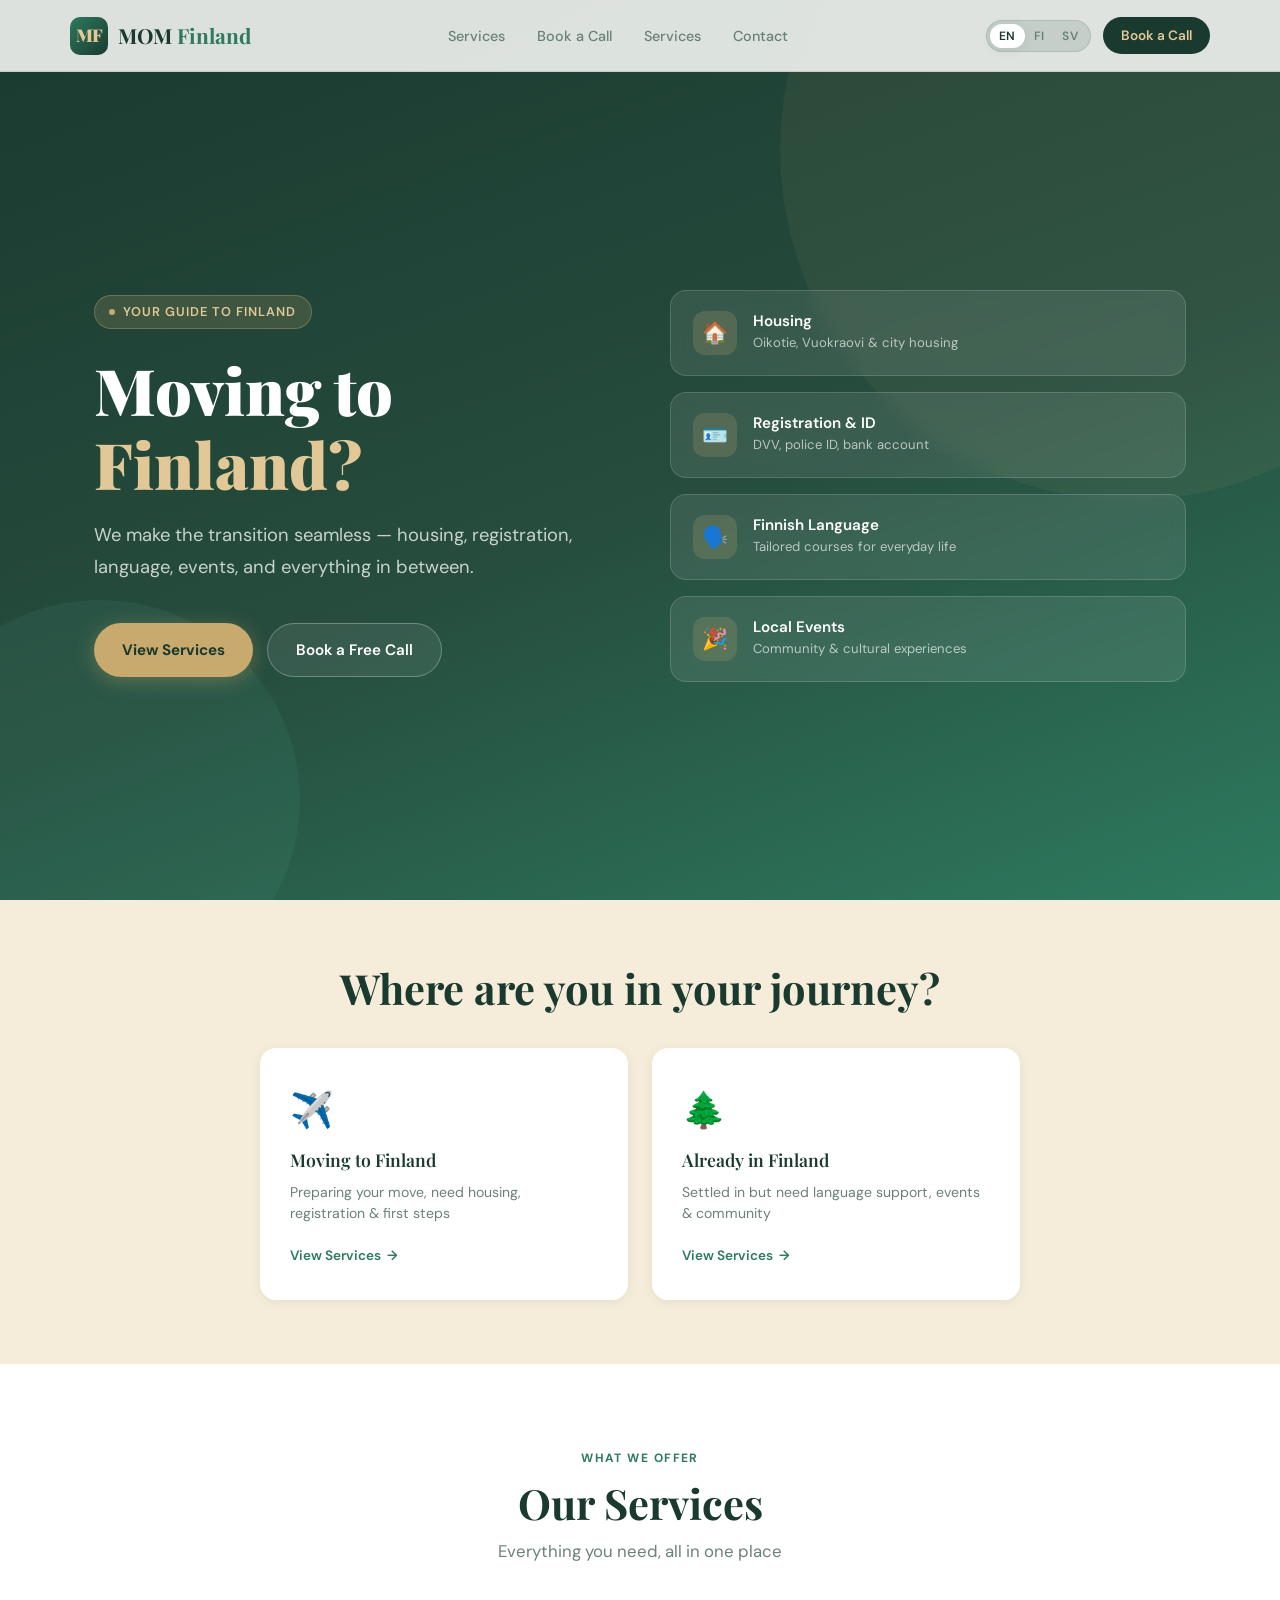
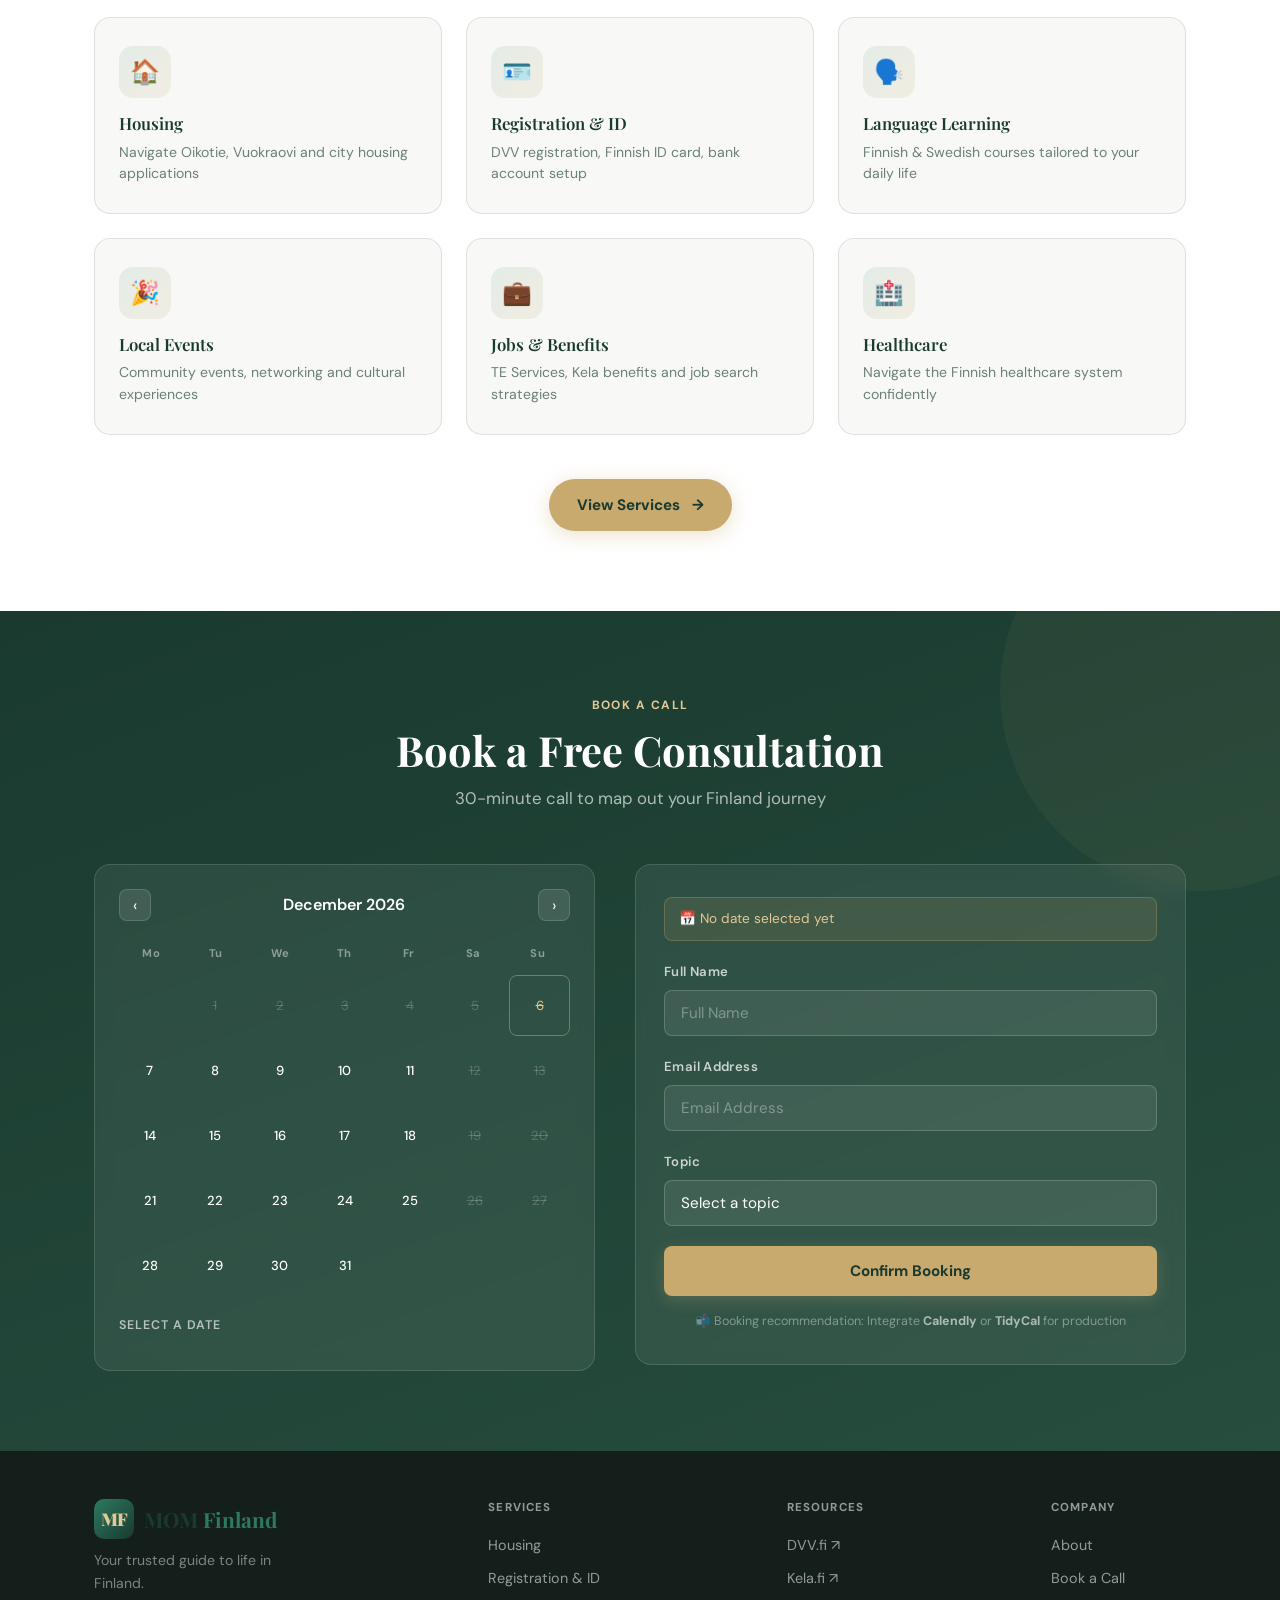
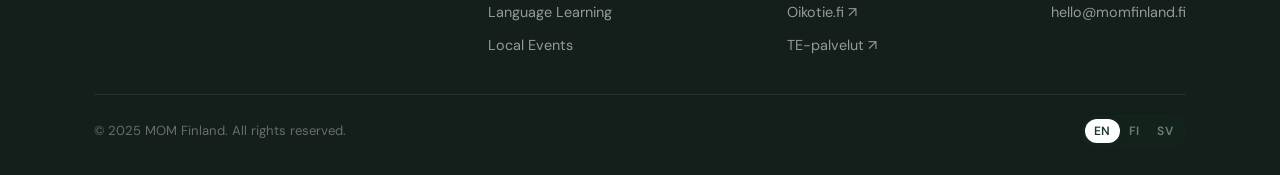
==== commit 80901cb4: "Add files via upload" ====
--- a/index.html
+++ b/index.html
@@ -1,1050 +1,388 @@
 <!DOCTYPE html>
 <html lang="en">
 <head>
-  <meta charset="UTF-8">
-  <meta name="viewport" content="width=device-width, initial-scale=1.0">
-  <title>Viljamii Day</title>
+  <meta charset="UTF-8" />
+  <meta name="viewport" content="width=device-width, initial-scale=1.0" />
+  <meta name="description" content="MOM Finland — Relocation consulting, language learning, and local event guidance for people moving to or living in Finland." />
+  <title>MOM Finland — Your Guide to Life in Finland</title>
+  <link rel="stylesheet" href="css/main.css" />
+</head>
+<body>
+
+  <!-- ══════════════════════════════════════
+       NAVBAR
+  ══════════════════════════════════════ -->
+  <header>
+    <nav class="navbar" role="navigation" aria-label="Main navigation">
+      <div class="nav-inner">
+        <!-- Logo -->
+        <a href="index.html" class="nav-logo" aria-label="MOM Finland home">
+          <div class="nav-logo-mark" aria-hidden="true">MF</div>
+          <span class="nav-logo-text">MOM <span>Finland</span></span>
+        </a>
+
+        <!-- Desktop Links -->
+        <ul class="nav-links" role="list">
+          <li><a href="#services" data-i18n="nav_services">Services</a></li>
+          <li><a href="#booking" data-i18n="nav_book">Book a Call</a></li>
+          <li><a href="pages/services.html" data-i18n="nav_services">Services Hub</a></li>
+          <li><a href="#footer" data-i18n="nav_contact">Contact</a></li>
+        </ul>
+
+        <!-- Right controls -->
+        <div class="nav-right">
+          <div class="lang-switcher" role="group" aria-label="Language selector">
+            <button class="lang-btn active" data-lang="en" aria-label="English">EN</button>
+            <button class="lang-btn" data-lang="fi" aria-label="Finnish">FI</button>
+            <button class="lang-btn" data-lang="sv" aria-label="Swedish">SV</button>
+          </div>
+          <a href="#booking" class="nav-links btn-nav" data-i18n="nav_book">Book a Call</a>
+        </div>
+
+        <!-- Hamburger -->
+        <button class="hamburger" aria-label="Toggle menu" aria-expanded="false">
+          <span></span><span></span><span></span>
+        </button>
+      </div>
+    </nav>
+
+    <!-- Mobile menu -->
+    <div class="mobile-menu" role="dialog" aria-label="Mobile navigation">
+      <a href="#services" data-i18n="nav_services">Services</a>
+      <a href="pages/services.html" data-i18n="nav_services">Services Hub</a>
+      <a href="#booking" data-i18n="nav_book">Book a Call</a>
+      <a href="#footer" data-i18n="nav_contact">Contact</a>
+      <div class="lang-switcher" role="group">
+        <button class="lang-btn active" data-lang="en">EN</button>
+        <button class="lang-btn" data-lang="fi">FI</button>
+        <button class="lang-btn" data-lang="sv">SV</button>
+      </div>
+      <a href="#booking" class="btn-book-mobile" data-i18n="nav_book">Book a Call</a>
+    </div>
+  </header>
+
+  <main>
+    <!-- ══════════════════════════════════════
+         HERO
+    ══════════════════════════════════════ -->
+    <section class="hero" aria-labelledby="hero-title">
+      <div class="hero-bg" aria-hidden="true">
+        <div class="hero-bg-circle"></div>
+        <div class="hero-bg-circle"></div>
+      </div>
+
+      <div class="hero-inner">
+        <!-- Left content -->
+        <div class="hero-content">
+          <div class="hero-badge" data-i18n="hero_badge">Your Guide to Finland</div>
+          <h1 id="hero-title" class="hero-title">
+            <span data-i18n="hero_title_1">Moving to</span><br>
+            <span class="accent" data-i18n="hero_title_2">Finland?</span>
+          </h1>
+          <p class="hero-subtitle" data-i18n="hero_subtitle">
+            We make the transition seamless — housing, registration, language, events, and everything in between.
+          </p>
+          <div class="hero-actions">
+            <a href="pages/services.html" class="btn-primary" data-i18n="hero_cta_primary">
+              View Services →
+            </a>
+            <a href="#booking" class="btn-outline" data-i18n="hero_cta_secondary">
+              Book a Free Call
+            </a>
+          </div>
+        </div>
+
+        <!-- Right: quick-glance cards -->
+        <div class="hero-visual" aria-hidden="true">
+          <div class="hero-card">
+            <div class="hero-card-icon">🏠</div>
+            <div class="hero-card-text">
+              <h4>Housing</h4>
+              <p>Oikotie, Vuokraovi & city housing</p>
+            </div>
+          </div>
+          <div class="hero-card">
+            <div class="hero-card-icon">🪪</div>
+            <div class="hero-card-text">
+              <h4>Registration & ID</h4>
+              <p>DVV, police ID, bank account</p>
+            </div>
+          </div>
+          <div class="hero-card">
+            <div class="hero-card-icon">🗣️</div>
+            <div class="hero-card-text">
+              <h4>Finnish Language</h4>
+              <p>Tailored courses for everyday life</p>
+            </div>
+          </div>
+          <div class="hero-card">
+            <div class="hero-card-icon">🎉</div>
+            <div class="hero-card-text">
+              <h4>Local Events</h4>
+              <p>Community & cultural experiences</p>
+            </div>
+          </div>
+        </div>
+      </div>
+    </section>
+
+    <!-- ══════════════════════════════════════
+         PERSONA SECTION
+    ══════════════════════════════════════ -->
+    <section class="persona-section" aria-labelledby="persona-title">
+      <div class="container">
+        <div class="section-header fade-up">
+          <h2 id="persona-title" data-i18n="persona_title">Where are you in your journey?</h2>
+        </div>
+
+        <div class="persona-cards">
+          <!-- Moving to Finland -->
+          <div class="persona-card fade-up" data-path="services" role="button" tabindex="0" aria-label="Moving to Finland path" onclick="window.location.href='pages/services.html?path=moving'">
+            <div class="persona-card-icon" aria-hidden="true">✈️</div>
+            <h3 data-i18n="persona_moving">Moving to Finland</h3>
+            <p data-i18n="persona_moving_desc">Preparing your move, need housing, registration &amp; first steps</p>
+            <span class="persona-cta">
+              <span data-i18n="hero_cta_primary">View Services</span>
+              <span class="arrow" aria-hidden="true">→</span>
+            </span>
+          </div>
+
+          <!-- Already in Finland -->
+          <div class="persona-card fade-up" data-path="services" role="button" tabindex="0" aria-label="Already in Finland path" onclick="window.location.href='pages/services.html?path=living'">
+            <div class="persona-card-icon" aria-hidden="true">🌲</div>
+            <h3 data-i18n="persona_living">Already in Finland</h3>
+            <p data-i18n="persona_living_desc">Settled in but need language support, events &amp; community</p>
+            <span class="persona-cta">
+              <span data-i18n="hero_cta_primary">View Services</span>
+              <span class="arrow" aria-hidden="true">→</span>
+            </span>
+          </div>
+        </div>
+      </div>
+    </section>
+
+    <!-- ══════════════════════════════════════
+         SERVICES OVERVIEW
+    ══════════════════════════════════════ -->
+    <section class="services-section section" id="services" aria-labelledby="services-title">
+      <div class="container">
+        <div class="section-header fade-up">
+          <span class="overline">What we offer</span>
+          <h2 id="services-title" data-i18n="services_title">Our Services</h2>
+          <p data-i18n="services_subtitle">Everything you need, all in one place</p>
+        </div>
+
+        <div class="services-grid">
+          <article class="service-card fade-up">
+            <div class="service-icon" aria-hidden="true">🏠</div>
+            <h3 data-i18n="svc_housing_title">Housing</h3>
+            <p data-i18n="svc_housing_desc">Navigate Oikotie, Vuokraovi and city housing applications</p>
+          </article>
+
+          <article class="service-card fade-up">
+            <div class="service-icon" aria-hidden="true">🪪</div>
+            <h3 data-i18n="svc_registration_title">Registration &amp; ID</h3>
+            <p data-i18n="svc_registration_desc">DVV registration, Finnish ID card, bank account setup</p>
+          </article>
+
+          <article class="service-card fade-up">
+            <div class="service-icon" aria-hidden="true">🗣️</div>
+            <h3 data-i18n="svc_language_title">Language Learning</h3>
+            <p data-i18n="svc_language_desc">Finnish &amp; Swedish courses tailored to your daily life</p>
+          </article>
+
+          <article class="service-card fade-up">
+            <div class="service-icon" aria-hidden="true">🎉</div>
+            <h3 data-i18n="svc_events_title">Local Events</h3>
+            <p data-i18n="svc_events_desc">Community events, networking and cultural experiences</p>
+          </article>
+
+          <article class="service-card fade-up">
+            <div class="service-icon" aria-hidden="true">💼</div>
+            <h3 data-i18n="svc_jobs_title">Jobs &amp; Benefits</h3>
+            <p data-i18n="svc_jobs_desc">TE Services, Kela benefits and job search strategies</p>
+          </article>
+
+          <article class="service-card fade-up">
+            <div class="service-icon" aria-hidden="true">🏥</div>
+            <h3 data-i18n="svc_healthcare_title">Healthcare</h3>
+            <p data-i18n="svc_healthcare_desc">Navigate the Finnish healthcare system confidently</p>
+          </article>
+        </div>
+
+        <div class="services-cta fade-up">
+          <a href="pages/services.html" class="btn-primary" style="display:inline-flex;">
+            <span data-i18n="hero_cta_primary">View Services</span> &nbsp;→
+          </a>
+        </div>
+      </div>
+    </section>
+
+    <!-- ══════════════════════════════════════
+         BOOKING SECTION
+    ══════════════════════════════════════ -->
+    <section class="booking-section section" id="booking" aria-labelledby="booking-title">
+      <div class="container">
+        <div class="section-header fade-up">
+          <span class="overline" data-i18n="nav_book">Book a Call</span>
+          <h2 id="booking-title" data-i18n="booking_title">Book a Free Consultation</h2>
+          <p data-i18n="booking_subtitle">30-minute call to map out your Finland journey</p>
+        </div>
+
+        <div class="booking-wrapper">
+          <!-- Calendar -->
+          <div class="calendar-container fade-up" role="region" aria-label="Availability calendar">
+            <div class="calendar-header">
+              <button class="cal-nav" id="calPrev" aria-label="Previous month">‹</button>
+              <h4 id="calMonthLabel">April 2026</h4>
+              <button class="cal-nav" id="calNext" aria-label="Next month">›</button>
+            </div>
+
+            <div class="calendar-grid-header" aria-hidden="true">
+              <div class="cal-day-name">Mo</div>
+              <div class="cal-day-name">Tu</div>
+              <div class="cal-day-name">We</div>
+              <div class="cal-day-name">Th</div>
+              <div class="cal-day-name">Fr</div>
+              <div class="cal-day-name">Sa</div>
+              <div class="cal-day-name">Su</div>
+            </div>
+
+            <div class="calendar-grid" id="calGrid" role="grid" aria-label="Select a date"></div>
+
+            <div class="time-slots" id="timeSlotsSection">
+              <h5 data-i18n="booking_avail">Select a date</h5>
+              <div class="time-slots-grid" id="timeSlots" role="group" aria-label="Available time slots"></div>
+            </div>
+          </div>
+
+          <!-- Booking Form -->
+          <div class="booking-form-card fade-up">
+            <div class="selected-slot-display" id="selectedSlotDisplay" aria-live="polite">
+              📅 No date selected yet
+            </div>
+
+            <form id="bookingForm" novalidate>
+              <div class="form-group">
+                <label for="bookName" data-i18n="booking_name">Full Name</label>
+                <input
+                  type="text"
+                  id="bookName"
+                  name="name"
+                  data-i18n-ph="booking_name"
+                  placeholder="Full Name"
+                  autocomplete="name"
+                  required
+                />
+              </div>
+
+              <div class="form-group">
+                <label for="bookEmail" data-i18n="booking_email">Email Address</label>
+                <input
+                  type="email"
+                  id="bookEmail"
+                  name="email"
+                  data-i18n-ph="booking_email"
+                  placeholder="Email Address"
+                  autocomplete="email"
+                  required
+                />
+              </div>
+
+              <div class="form-group">
+                <label for="bookTopic" data-i18n="booking_topic">Topic</label>
+                <select id="bookTopic" name="topic" required>
+                  <option value="" data-i18n="booking_topic_placeholder">Select a topic</option>
+                  <option value="housing" data-i18n="booking_topic_housing">Housing &amp; Accommodation</option>
+                  <option value="registration" data-i18n="booking_topic_registration">Registration &amp; Legal</option>
+                  <option value="language" data-i18n="booking_topic_language">Language Learning</option>
+                  <option value="jobs" data-i18n="booking_topic_jobs">Jobs &amp; Benefits</option>
+                  <option value="events" data-i18n="booking_topic_events">Local Events</option>
+                  <option value="other" data-i18n="booking_topic_other">Other / General Advice</option>
+                </select>
+              </div>
+
+              <button type="submit" class="btn-book" data-i18n="booking_submit">Confirm Booking</button>
+            </form>
+
+            <div class="booking-success-msg" id="bookingSuccess" role="status" aria-live="polite">
+              🎉 Booking confirmed! We'll email you shortly.
+            </div>
+
+            <p style="margin-top:16px; font-size:0.78rem; color:rgba(255,255,255,0.4); text-align:center;">
+              📬 Booking recommendation: Integrate <strong style="color:rgba(255,255,255,0.6)">Calendly</strong> or <strong style="color:rgba(255,255,255,0.6)">TidyCal</strong> for production
+            </p>
+          </div>
+        </div>
+      </div>
+    </section>
+  </main>
+
+  <!-- ══════════════════════════════════════
+       FOOTER
+  ══════════════════════════════════════ -->
+  <footer class="footer" id="footer" role="contentinfo">
+    <div class="container">
+      <div class="footer-inner">
+        <div class="footer-brand">
+          <div class="nav-logo">
+            <div class="nav-logo-mark" aria-hidden="true">MF</div>
+            <span class="nav-logo-text">MOM <span>Finland</span></span>
+          </div>
+          <p class="footer-tagline" data-i18n="footer_tagline">Your trusted guide to life in Finland.</p>
+        </div>
+
+        <div class="footer-links">
+          <h5>Services</h5>
+          <ul>
+            <li><a href="pages/services.html#housing" data-i18n="svc_housing_title">Housing</a></li>
+            <li><a href="pages/services.html#registration" data-i18n="svc_registration_title">Registration &amp; ID</a></li>
+            <li><a href="pages/services.html#language" data-i18n="svc_language_title">Language Learning</a></li>
+            <li><a href="pages/services.html#events" data-i18n="svc_events_title">Local Events</a></li>
+          </ul>
+        </div>
+
+        <div class="footer-links">
+          <h5>Resources</h5>
+          <ul>
+            <li><a href="https://dvv.fi" target="_blank" rel="noopener">DVV.fi ↗</a></li>
+            <li><a href="https://kela.fi" target="_blank" rel="noopener">Kela.fi ↗</a></li>
+            <li><a href="https://oikotie.fi" target="_blank" rel="noopener">Oikotie.fi ↗</a></li>
+            <li><a href="https://te-palvelut.fi" target="_blank" rel="noopener">TE-palvelut ↗</a></li>
+          </ul>
+        </div>
+
+        <div class="footer-links">
+          <h5>Company</h5>
+          <ul>
+            <li><a href="#" data-i18n="nav_about">About</a></li>
+            <li><a href="#booking" data-i18n="nav_book">Book a Call</a></li>
+            <li><a href="mailto:hello@momfinland.fi">hello@momfinland.fi</a></li>
+          </ul>
+        </div>
+      </div>
+
+      <div class="footer-bottom">
+        <p data-i18n="footer_rights">© 2025 MOM Finland. All rights reserved.</p>
+        <div class="lang-switcher" role="group" aria-label="Language selector">
+          <button class="lang-btn active" data-lang="en">EN</button>
+          <button class="lang-btn" data-lang="fi">FI</button>
+          <button class="lang-btn" data-lang="sv">SV</button>
+        </div>
+      </div>
+    </div>
+  </footer>
+
+  <!-- Scripts -->
+  <script src="js/i18n.js"></script>
+  <script src="js/main.js"></script>
+
   <style>
-    :root {
-      --bg: #fff7e8;
-      --bg-alt: #ffe0c2;
-      --ink: #1f1730;
-      --accent: #ff7a59;
-      --accent-2: #34c3a5;
-      --accent-3: #ffd84d;
-      --card: rgba(255, 255, 255, 0.72);
-      --shadow: 0 18px 60px rgba(66, 27, 9, 0.16);
-      --grid: rgba(31, 23, 48, 0.08);
-    }
-
-    * {
-      box-sizing: border-box;
-    }
-
-    html {
-      scroll-behavior: smooth;
-    }
-
-    body {
-      margin: 0;
-      font-family: "Trebuchet MS", "Segoe UI", sans-serif;
-      color: var(--ink);
-      background:
-        radial-gradient(circle at top left, rgba(255, 122, 89, 0.2), transparent 32%),
-        radial-gradient(circle at 85% 15%, rgba(52, 195, 165, 0.22), transparent 25%),
-        linear-gradient(180deg, #fff8ef 0%, #ffe7d3 35%, #fff0db 100%);
-      overflow-x: hidden;
-    }
-
-    body::before {
-      content: "";
-      position: fixed;
-      inset: 0;
-      background-image:
-        linear-gradient(var(--grid) 1px, transparent 1px),
-        linear-gradient(90deg, var(--grid) 1px, transparent 1px);
-      background-size: 42px 42px;
-      mask-image: linear-gradient(180deg, rgba(0, 0, 0, 0.55), transparent 85%);
-      pointer-events: none;
-      z-index: -2;
-    }
-
-    .orbs,
-    .confetti {
-      position: fixed;
-      inset: 0;
-      pointer-events: none;
-      z-index: -1;
-      overflow: hidden;
-    }
-
-    .orb {
-      position: absolute;
-      border-radius: 50%;
-      filter: blur(6px);
-      opacity: 0.45;
-      animation: floaty linear infinite;
-    }
-
-    .orb:nth-child(1) {
-      width: 210px;
-      height: 210px;
-      left: 6%;
-      top: 8%;
-      background: rgba(255, 122, 89, 0.35);
-      animation-duration: 18s;
-    }
-
-    .orb:nth-child(2) {
-      width: 160px;
-      height: 160px;
-      right: 10%;
-      top: 28%;
-      background: rgba(52, 195, 165, 0.3);
-      animation-duration: 22s;
-    }
-
-    .orb:nth-child(3) {
-      width: 240px;
-      height: 240px;
-      left: 50%;
-      bottom: 10%;
-      background: rgba(255, 216, 77, 0.28);
-      animation-duration: 26s;
-    }
-
-    .confetti span {
-      position: absolute;
-      width: 12px;
-      height: 30px;
-      border-radius: 999px;
-      opacity: 0.8;
-      animation: rain linear infinite;
-    }
-
-    .confetti span:nth-child(1) { left: 8%; background: #ff7a59; animation-duration: 12s; animation-delay: -2s; }
-    .confetti span:nth-child(2) { left: 20%; background: #34c3a5; animation-duration: 15s; animation-delay: -7s; }
-    .confetti span:nth-child(3) { left: 36%; background: #ffd84d; animation-duration: 10s; animation-delay: -5s; }
-    .confetti span:nth-child(4) { left: 55%; background: #1f1730; animation-duration: 16s; animation-delay: -9s; }
-    .confetti span:nth-child(5) { left: 70%; background: #ff9ab6; animation-duration: 11s; animation-delay: -4s; }
-    .confetti span:nth-child(6) { left: 85%; background: #7cc7ff; animation-duration: 14s; animation-delay: -8s; }
-
-    .progress-bar {
-      position: fixed;
-      top: 0;
-      left: 0;
-      width: 100%;
-      height: 6px;
-      background: rgba(31, 23, 48, 0.08);
-      z-index: 20;
-    }
-
-    .progress-bar span {
-      display: block;
-      height: 100%;
-      width: 0;
-      background: linear-gradient(90deg, var(--accent), var(--accent-2), var(--accent-3));
-      box-shadow: 0 0 18px rgba(255, 122, 89, 0.45);
-      transition: width 0.12s linear;
-    }
-
-    nav {
-      position: sticky;
-      top: 16px;
-      width: min(1100px, calc(100% - 32px));
-      margin: 22px auto 0;
-      padding: 14px 18px;
-      display: flex;
-      justify-content: space-between;
-      align-items: center;
-      gap: 14px;
-      border: 1px solid rgba(31, 23, 48, 0.12);
-      border-radius: 999px;
-      background: rgba(255, 250, 244, 0.78);
-      box-shadow: var(--shadow);
-      backdrop-filter: blur(18px);
-      z-index: 10;
-    }
-
-    .brand {
-      font-size: 0.95rem;
-      font-weight: 800;
-      letter-spacing: 0.08em;
-      text-transform: uppercase;
-    }
-
-    .nav-links {
-      display: flex;
-      flex-wrap: wrap;
-      justify-content: flex-end;
-      gap: 10px;
-    }
-
-    .nav-links a {
-      padding: 9px 14px;
-      border-radius: 999px;
-      color: var(--ink);
-      text-decoration: none;
-      font-size: 0.92rem;
-      font-weight: 700;
-      transition: transform 0.28s ease, background 0.28s ease, color 0.28s ease;
-    }
-
-    .nav-links a:hover {
-      transform: translateY(-4px) rotate(-2deg);
-      background: var(--ink);
-      color: #fff7e8;
-    }
-
-    main {
-      width: min(1100px, calc(100% - 32px));
-      margin: 28px auto 80px;
-    }
-
-    section {
-      position: relative;
-      margin: 28px 0;
-      padding: 32px;
-      border-radius: 32px;
-      border: 1px solid rgba(31, 23, 48, 0.12);
-      background: var(--card);
-      box-shadow: var(--shadow);
-      backdrop-filter: blur(16px);
-      overflow: hidden;
-    }
-
-    section::after {
-      content: "";
-      position: absolute;
-      inset: auto -10% -40% auto;
-      width: 220px;
-      height: 220px;
-      background: radial-gradient(circle, rgba(255, 255, 255, 0.48), transparent 70%);
-      transform: rotate(12deg);
-      pointer-events: none;
-    }
-
-    .hero {
-      min-height: 86vh;
-      display: grid;
-      grid-template-columns: 1.2fr 0.8fr;
-      align-items: center;
-      gap: 28px;
-    }
-
-    .eyebrow {
-      display: inline-flex;
-      align-items: center;
-      gap: 10px;
-      padding: 10px 16px;
-      border-radius: 999px;
-      background: rgba(255, 216, 77, 0.34);
-      font-weight: 800;
-      letter-spacing: 0.08em;
-      text-transform: uppercase;
-      animation: wiggle 3.4s ease-in-out infinite;
-    }
-
-    h1,
-    h2,
-    h3 {
-      margin: 0;
-      line-height: 0.96;
-      font-family: Georgia, "Times New Roman", serif;
-    }
-
-    h1 {
-      font-size: clamp(3.5rem, 11vw, 7.5rem);
-      margin-top: 18px;
-      text-wrap: balance;
-    }
-
-    .hero p {
-      font-size: 1.12rem;
-      line-height: 1.7;
-      max-width: 58ch;
-      margin: 18px 0 0;
-    }
-
-    .cta-row {
-      display: flex;
-      flex-wrap: wrap;
-      gap: 14px;
-      margin-top: 24px;
-    }
-
-    .button,
-    .tag {
-      display: inline-flex;
-      align-items: center;
-      justify-content: center;
-      gap: 10px;
-      text-decoration: none;
-      border-radius: 999px;
-      font-weight: 800;
-    }
-
-    .button {
-      padding: 14px 22px;
-      color: var(--ink);
-      background: linear-gradient(135deg, var(--accent-3), #ffb360);
-      box-shadow: 0 14px 30px rgba(255, 179, 96, 0.36);
-      transition: transform 0.28s ease, box-shadow 0.28s ease, filter 0.28s ease;
-    }
-
-    .button:hover {
-      transform: translateY(-5px) scale(1.03);
-      box-shadow: 0 20px 36px rgba(255, 122, 89, 0.3);
-      filter: saturate(1.12);
-    }
-
-    .hero-card {
-      position: relative;
-      min-height: 420px;
-      display: grid;
-      place-items: center;
-      padding: 28px;
-      border-radius: 28px;
-      background:
-        linear-gradient(180deg, rgba(124, 199, 255, 0.72), rgba(255, 255, 255, 0.5)),
-        linear-gradient(135deg, rgba(255, 216, 77, 0.55), rgba(52, 195, 165, 0.44));
-      overflow: hidden;
-      transform-style: preserve-3d;
-      transition: transform 0.35s ease;
-    }
-
-    .hero-card:hover {
-      transform: rotateX(6deg) rotateY(-8deg) translateY(-8px);
-    }
-
-    .pixel-sun,
-    .pixel-cloud,
-    .pixel-grass,
-    .pixel-cube {
-      position: absolute;
-      image-rendering: pixelated;
-      box-shadow: 0 0 0 4px rgba(31, 23, 48, 0.08);
-    }
-
-    .pixel-sun {
-      width: 92px;
-      height: 92px;
-      top: 28px;
-      right: 38px;
-      background:
-        linear-gradient(90deg, #ffd84d 50%, #ffbf00 50%);
-      animation: pulse 2.8s ease-in-out infinite;
-    }
-
-    .pixel-cloud {
-      width: 118px;
-      height: 54px;
-      top: 64px;
-      left: 28px;
-      background:
-        linear-gradient(90deg, #ffffff 50%, #e4f5ff 50%);
-      border-radius: 10px;
-      animation: cloudDrift 8s ease-in-out infinite;
-    }
-
-    .pixel-grass {
-      width: 100%;
-      height: 96px;
-      left: 0;
-      bottom: 0;
-      background:
-        linear-gradient(180deg, #57b957 0 30%, #3d8a3d 30% 100%);
-    }
-
-    .pixel-cube {
-      width: 180px;
-      height: 180px;
-      background:
-        linear-gradient(180deg, #8d5a38 0 24%, #6e4427 24% 100%);
-      border: 16px solid #41a942;
-      z-index: 2;
-      animation: bob 3s ease-in-out infinite;
-    }
-
-    .hero-card .bubble {
-      position: absolute;
-      padding: 12px 16px;
-      border-radius: 18px;
-      background: rgba(255, 255, 255, 0.88);
-      font-weight: 800;
-      box-shadow: 0 12px 24px rgba(31, 23, 48, 0.1);
-      animation: bounceIn 4s ease-in-out infinite;
-    }
-
-    .hero-card .bubble.one { top: 160px; left: 20px; }
-    .hero-card .bubble.two { top: 220px; right: 18px; animation-delay: -1.4s; }
-    .hero-card .bubble.three { bottom: 114px; left: 40px; animation-delay: -2.5s; }
-
-    .section-head {
-      display: flex;
-      justify-content: space-between;
-      align-items: end;
-      gap: 18px;
-      margin-bottom: 24px;
-    }
-
-    .section-head p {
-      max-width: 58ch;
-      line-height: 1.65;
-      margin: 0;
-    }
-
-    h2 {
-      font-size: clamp(2.2rem, 6vw, 4rem);
-    }
-
-    .grid.two,
-    .grid.three {
-      display: grid;
-      gap: 18px;
-    }
-
-    .grid.two {
-      grid-template-columns: repeat(2, minmax(0, 1fr));
-    }
-
-    .grid.three {
-      grid-template-columns: repeat(3, minmax(0, 1fr));
-    }
-
-    .card,
-    .quote,
-    .mc-card,
-    .timeline-item {
-      position: relative;
-      padding: 22px;
-      border-radius: 24px;
-      border: 1px solid rgba(31, 23, 48, 0.1);
-      background: rgba(255, 255, 255, 0.72);
-      transition: transform 0.32s ease, box-shadow 0.32s ease, border-color 0.32s ease;
-    }
-
-    .card:hover,
-    .quote:hover,
-    .mc-card:hover,
-    .timeline-item:hover {
-      transform: translateY(-10px) rotate(-1deg);
-      box-shadow: 0 18px 36px rgba(31, 23, 48, 0.12);
-      border-color: rgba(255, 122, 89, 0.35);
-    }
-
-    .tag {
-      width: fit-content;
-      padding: 8px 14px;
-      margin-bottom: 16px;
-      background: rgba(52, 195, 165, 0.18);
-      font-size: 0.86rem;
-      letter-spacing: 0.04em;
-      text-transform: uppercase;
-    }
-
-    .card h3,
-    .quote h3,
-    .mc-card h3,
-    .timeline-item h3 {
-      font-size: 1.55rem;
-      margin-bottom: 12px;
-      line-height: 1.1;
-    }
-
-    .card p,
-    .quote p,
-    .mc-card p,
-    .timeline-item p,
-    .footer-note p {
-      margin: 0;
-      line-height: 1.72;
-      font-size: 1rem;
-    }
-
-    .slang-cloud {
-      display: flex;
-      flex-wrap: wrap;
-      gap: 12px;
-      margin-top: 22px;
-    }
-
-    .slang-cloud span {
-      padding: 12px 18px;
-      border-radius: 999px;
-      background: linear-gradient(135deg, rgba(255, 122, 89, 0.12), rgba(255, 216, 77, 0.35));
-      font-weight: 800;
-      transition: transform 0.25s ease, background 0.25s ease;
-      cursor: default;
-    }
-
-    .slang-cloud span:hover {
-      transform: translateY(-8px) rotate(-4deg) scale(1.08);
-      background: linear-gradient(135deg, rgba(52, 195, 165, 0.25), rgba(124, 199, 255, 0.34));
-    }
-
-    .quote {
-      background: linear-gradient(135deg, rgba(255, 255, 255, 0.86), rgba(255, 216, 77, 0.22));
-    }
-
-    .quote strong {
-      display: block;
-      margin-top: 18px;
-      font-size: 0.95rem;
-      letter-spacing: 0.08em;
-      text-transform: uppercase;
-    }
-
-    .minecraft-strip {
-      display: grid;
-      grid-template-columns: 1.1fr 0.9fr;
-      gap: 18px;
-      align-items: stretch;
-    }
-
-    .mc-zone {
-      position: relative;
-      min-height: 360px;
-      border-radius: 28px;
-      overflow: hidden;
-      background:
-        linear-gradient(180deg, #8be3ff 0 48%, #dffaff 48% 60%, #6dcf69 60% 78%, #6b4a2d 78% 100%);
-      border: 1px solid rgba(31, 23, 48, 0.1);
-    }
-
-    .mc-zone .block {
-      position: absolute;
-      width: 74px;
-      height: 74px;
-      border: 8px solid rgba(0, 0, 0, 0.12);
-      animation: bob 2.8s ease-in-out infinite;
-    }
-
-    .block.one { left: 10%; top: 18%; background: #6d533b; border-top-color: #4eb14d; }
-    .block.two { left: 38%; top: 38%; background: #9c9c9c; border-top-color: #d4d4d4; animation-delay: -1s; }
-    .block.three { right: 14%; top: 22%; background: #8e4f24; border-top-color: #ffb357; animation-delay: -1.8s; }
-    .block.four { right: 22%; bottom: 18%; background: #396dd8; border-top-color: #70f5ff; animation-delay: -2.3s; }
-
-    .timeline {
-      display: grid;
-      gap: 18px;
-    }
-
-    .timeline-item {
-      display: grid;
-      grid-template-columns: 84px 1fr;
-      align-items: start;
-      gap: 18px;
-    }
-
-    .timeline-item .num {
-      width: 84px;
-      height: 84px;
-      display: grid;
-      place-items: center;
-      border-radius: 22px;
-      background: linear-gradient(135deg, var(--accent), #ffb360);
-      color: white;
-      font-size: 2rem;
-      font-weight: 900;
-      box-shadow: 0 10px 22px rgba(255, 122, 89, 0.28);
-    }
-
-    .finale {
-      text-align: center;
-      padding: 54px 28px;
-      background:
-        radial-gradient(circle at top, rgba(255, 255, 255, 0.84), rgba(255, 255, 255, 0.48) 30%, transparent 72%),
-        linear-gradient(135deg, rgba(255, 122, 89, 0.2), rgba(52, 195, 165, 0.18), rgba(255, 216, 77, 0.24));
-    }
-
-    .finale h2 {
-      margin-bottom: 16px;
-    }
-
-    .footer-note {
-      width: min(900px, calc(100% - 32px));
-      margin: 0 auto 64px;
-      text-align: center;
-    }
-
-    .reveal {
-      opacity: 0;
-      transform: translateY(70px) scale(0.98);
-      transition:
-        opacity 0.9s cubic-bezier(0.2, 0.8, 0.2, 1),
-        transform 0.9s cubic-bezier(0.2, 0.8, 0.2, 1);
-    }
-
-    .reveal.show {
-      opacity: 1;
-      transform: translateY(0) scale(1);
-    }
-
-    .reveal[data-tilt="left"] {
-      transform: translateX(-70px) scale(0.98);
-    }
-
-    .reveal[data-tilt="right"] {
-      transform: translateX(70px) scale(0.98);
-    }
-
-    .reveal.show[data-tilt="left"],
-    .reveal.show[data-tilt="right"] {
-      transform: translateX(0) scale(1);
-    }
-
-    .parallax {
-      transform: translateY(var(--parallax, 0px));
-      transition: transform 0.12s linear;
-    }
-
-    @keyframes floaty {
-      0% { transform: translateY(0) translateX(0); }
-      50% { transform: translateY(-26px) translateX(20px); }
-      100% { transform: translateY(0) translateX(0); }
-    }
-
-    @keyframes rain {
-      0% { transform: translateY(-120px) rotate(0deg); opacity: 0; }
-      8% { opacity: 0.85; }
-      100% { transform: translateY(110vh) rotate(180deg); opacity: 0; }
-    }
-
-    @keyframes pulse {
-      0%, 100% { transform: scale(1); }
-      50% { transform: scale(1.08); }
-    }
-
-    @keyframes cloudDrift {
-      0%, 100% { transform: translateX(0); }
-      50% { transform: translateX(18px); }
-    }
-
-    @keyframes bob {
-      0%, 100% { transform: translateY(0); }
-      50% { transform: translateY(-14px); }
-    }
-
-    @keyframes bounceIn {
-      0%, 100% { transform: translateY(0) rotate(0); }
-      50% { transform: translateY(-8px) rotate(-2deg); }
-    }
-
-    @keyframes wiggle {
-      0%, 100% { transform: rotate(0deg); }
-      25% { transform: rotate(2deg); }
-      75% { transform: rotate(-2deg); }
-    }
-
-    @media (max-width: 900px) {
-      nav {
-        border-radius: 28px;
-      }
-
-      .hero,
-      .minecraft-strip,
-      .grid.two,
-      .grid.three {
-        grid-template-columns: 1fr;
-      }
-
-      .hero {
-        min-height: auto;
-      }
-
-      .timeline-item {
-        grid-template-columns: 1fr;
-      }
-
-      .timeline-item .num {
-        width: 68px;
-        height: 68px;
-      }
-    }
-
-    @media (max-width: 640px) {
-      nav {
-        position: relative;
-        top: 0;
-        margin-top: 16px;
-        padding: 16px;
-        align-items: flex-start;
-        flex-direction: column;
-      }
-
-      main {
-        width: min(100% - 18px, 1100px);
-      }
-
-      section {
-        padding: 24px 18px;
-        border-radius: 24px;
-      }
-
-      .hero-card {
-        min-height: 340px;
-      }
-
-      h1 {
-        line-height: 1;
-      }
+    @keyframes shake {
+      0%,100% { transform: translateX(0); }
+      20%,60% { transform: translateX(-6px); }
+      40%,80% { transform: translateX(6px); }
     }
   </style>
-</head>
-<body>
-  <div class="progress-bar"><span id="scrollBar"></span></div>
-
-  <div class="orbs" aria-hidden="true">
-    <div class="orb"></div>
-    <div class="orb"></div>
-    <div class="orb"></div>
-  </div>
-
-  <div class="confetti" aria-hidden="true">
-    <span></span>
-    <span></span>
-    <span></span>
-    <span></span>
-    <span></span>
-    <span></span>
-  </div>
-
-  <nav>
-    <div class="brand">Viljamii Birthday Mode</div>
-    <div class="nav-links">
-      <a href="#vibe">Vibe</a>
-      <a href="#lore">Lore</a>
-      <a href="#minecraft">Minecraft</a>
-      <a href="#birthday">Bday</a>
-      <a href="#finale">Finale</a>
-    </div>
-  </nav>
-
-  <main>
-    <section class="hero reveal show">
-      <div class="parallax" data-speed="0.12">
-        <span class="eyebrow">quiet voice, loud aura, funny tf</span>
-        <h1>Happy Birthday Viljamii</h1>
-        <p>
-          Today is basically official proof that one of the chillest and funniest people around exists, ikr.
-          Quiet voice? Yeah. Lowkey delivery? Sure. But somehow the jokes still land so hard that people are like
-          "nah wtf" and start laughing anyway. This page is here to say your vibe is elite, your slang game is
-          unreasonably strong, and your whole presence is just chef's kiss fr.
-        </p>
-        <div class="cta-row">
-          <a class="button" href="#birthday">Scroll the birthday arc</a>
-          <a class="button" href="#minecraft">Enter the block zone</a>
-        </div>
-      </div>
-
-      <div class="hero-card parallax" data-speed="-0.1">
-        <div class="pixel-sun"></div>
-        <div class="pixel-cloud"></div>
-        <div class="pixel-cube"></div>
-        <div class="pixel-grass"></div>
-        <div class="bubble one">ikr</div>
-        <div class="bubble two">nah tf</div>
-        <div class="bubble three">villager rizz</div>
-      </div>
-    </section>
-
-    <section id="vibe" class="reveal" data-tilt="left">
-      <div class="section-head">
-        <div>
-          <span class="tag">Chapter 01</span>
-          <h2>The Viljamii Vibe</h2>
-        </div>
-        <p>
-          Some people enter a room loud. Viljamii enters with stealth mode on and still somehow owns the whole moment.
-          That's talent, that's aura, that's low-volume comedy with max impact.
-        </p>
-      </div>
-      <div class="grid three">
-        <article class="card parallax" data-speed="0.08">
-          <h3>Quiet But Deadly</h3>
-          <p>
-            The voice might be calm and chill, but the humor hits like it was waiting in the shadows for the perfect
-            timing. One random line and suddenly everybody is folded. Ik, unfair levels of funny.
-          </p>
-        </article>
-        <article class="card parallax" data-speed="0.13">
-          <h3>Funny For No Reason</h3>
-          <p>
-            Viljamii can say the most normal sentence and still make it sound hilarious. Like bro probably just asks
-            for water and somehow the whole table is giggling. Nah, that kind of power should be studied.
-          </p>
-        </article>
-        <article class="card parallax" data-speed="0.09">
-          <h3>Slang Certified</h3>
-          <p>
-            The vocabulary? Iconic. The casual "wtf", "nah", "ik", "ikr" drops? Always on brand. It is not just speech,
-            it is atmosphere. It is flavor. It is the whole soundtrack of being funny and unbothered.
-          </p>
-        </article>
-      </div>
-      <div class="slang-cloud">
-        <span>ikr</span>
-        <span>ik</span>
-        <span>tf</span>
-        <span>wtf</span>
-        <span>nah</span>
-        <span>bro</span>
-        <span>lowkey</span>
-        <span>fr</span>
-      </div>
-    </section>
-
-    <section id="lore" class="reveal" data-tilt="right">
-      <div class="section-head">
-        <div>
-          <span class="tag">Chapter 02</span>
-          <h2>Lore Drops</h2>
-        </div>
-        <p>
-          This section is for documenting the legendary details, because being funny, chill, and weirdly iconic at the
-          same time deserves an archive.
-        </p>
-      </div>
-      <div class="grid two">
-        <article class="quote">
-          <h3>How it feels talking to Viljamii</h3>
-          <p>
-            At first you're like, "okay, chill guy, nice." Then five minutes later he says one tiny sarcastic thing in
-            the quietest voice ever and you're done for. Immediate laughter, instant respect, zero recovery.
-          </p>
-          <strong>Certified reaction: "nah wtf that was too funny"</strong>
-        </article>
-        <article class="quote">
-          <h3>Why today matters</h3>
-          <p>
-            A birthday is already special, but this one is extra because it celebrates a person who makes regular
-            moments funnier just by existing. That's rare. That's goated. That's exactly why this page had to happen.
-          </p>
-          <strong>Translation: bestie buff activated</strong>
-        </article>
-      </div>
-    </section>
-
-    <section class="reveal" data-tilt="left">
-      <div class="section-head">
-        <div>
-          <span class="tag">Chapter 03</span>
-          <h2>Things That Just Fit</h2>
-        </div>
-        <p>
-          If a personality had side quests and bonus stats, these would probably be the ones maxed out right now.
-        </p>
-      </div>
-      <div class="grid three">
-        <article class="card">
-          <h3>Stealth Humor</h3>
-          <p>
-            No dramatic setup, no giant speech, just one line out of nowhere and boom. Comedy crit damage. Tf are we
-            even supposed to do against that.
-          </p>
-        </article>
-        <article class="card">
-          <h3>Minecraft Energy</h3>
-          <p>
-            Sometimes the vibe is absolutely "let's hop on Minecraft for a bit" and honestly that feels correct.
-            Cozy blocks, random adventures, and a little chaos? Yeah that tracks.
-          </p>
-        </article>
-        <article class="card">
-          <h3>Unbothered Aura</h3>
-          <p>
-            There is something elite about being funny without begging for attention. Viljamii just exists, drops a
-            line, and lets the room deal with it. Ik, stylish.
-          </p>
-        </article>
-      </div>
-    </section>
-
-    <section id="minecraft" class="reveal" data-tilt="right">
-      <div class="section-head">
-        <div>
-          <span class="tag">Chapter 04</span>
-          <h2>Minecraft Side Quest</h2>
-        </div>
-        <p>
-          Because a Viljamii page without at least a little blocky energy would be wrong, and we both know it.
-        </p>
-      </div>
-      <div class="minecraft-strip">
-        <div class="mc-zone parallax" data-speed="0.12">
-          <div class="block one"></div>
-          <div class="block two"></div>
-          <div class="block three"></div>
-          <div class="block four"></div>
-        </div>
-        <div class="grid">
-          <article class="mc-card">
-            <h3>Spawn Point: immaculate</h3>
-            <p>
-              If Viljamii loaded into a Minecraft world, he'd probably build something chill, say one hilarious thing,
-              and then disappear into the distance like some legendary side character. Nah because why is that so real.
-            </p>
-          </article>
-          <article class="mc-card">
-            <h3>Inventory Check</h3>
-            <p>
-              Humor: stacked. Slang: stacked. Birthday aura: stacked. Quiet voice: enchanted. Friendship points: full.
-              Creepers? Absolutely not invited today, tf.
-            </p>
-          </article>
-          <article class="mc-card">
-            <h3>Biome Match</h3>
-            <p>
-              Somewhere between cozy plains, funny village chaos, and one random mountain where the sunset actually
-              slaps. That feels like the right map for this whole birthday vibe.
-            </p>
-          </article>
-        </div>
-      </div>
-    </section>
-
-    <section id="birthday" class="reveal" data-tilt="left">
-      <div class="section-head">
-        <div>
-          <span class="tag">Chapter 05</span>
-          <h2>Birthday Scroll Arc</h2>
-        </div>
-        <p>
-          Since this is the special day, here is the proper cinematic progression. Yes, it is dramatic. Yes, it is deserved.
-        </p>
-      </div>
-      <div class="timeline">
-        <article class="timeline-item">
-          <div class="num">01</div>
-          <div>
-            <h3>Wake Up Legendary</h3>
-            <p>
-              Day starts, birthday buff loads in, and the whole universe quietly agrees that Viljamii deserves a top-tier
-              day. The vibes are already good. The jokes are probably pending.
-            </p>
-          </div>
-        </article>
-        <article class="timeline-item">
-          <div class="num">02</div>
-          <div>
-            <h3>Receive Maximum Appreciation</h3>
-            <p>
-              Messages roll in, people show love, and everybody is basically saying the same thing in different words:
-              you are funny as hell and the squad is happier because you're here. Ikr, easy facts.
-            </p>
-          </div>
-        </article>
-        <article class="timeline-item">
-          <div class="num">03</div>
-          <div>
-            <h3>Drop Casual Joke, Destroy Crowd</h3>
-            <p>
-              Somewhere in the day, a completely unfair line gets delivered in that quiet voice and now everyone's
-              laughing again. As expected. Scripted by destiny at this point.
-            </p>
-          </div>
-        </article>
-        <article class="timeline-item">
-          <div class="num">04</div>
-          <div>
-            <h3>Optional Minecraft Intermission</h3>
-            <p>
-              A little block placing, a little roaming, maybe a tiny bit of nonsense. The perfect side quest if the day
-              needs extra cozy points. Villagers would totally approve, ik.
-            </p>
-          </div>
-        </article>
-        <article class="timeline-item">
-          <div class="num">05</div>
-          <div>
-            <h3>End The Day Feeling Loved</h3>
-            <p>
-              That is the main goal. Full stop. Not just fun, not just funny moments, but that solid feeling of "yeah,
-              people really care about me." Because they do, and this page is proof fr.
-            </p>
-          </div>
-        </article>
-      </div>
-    </section>
-
-    <section class="reveal" data-tilt="right">
-      <div class="section-head">
-        <div>
-          <span class="tag">Chapter 06</span>
-          <h2>Reasons Viljamii Is Goated</h2>
-        </div>
-        <p>
-          Just a small list. Okay not small. But fair. Because one tiny section was not enough, tf.
-        </p>
-      </div>
-      <div class="grid two">
-        <article class="card">
-          <h3>He makes normal moments better</h3>
-          <p>
-            Some people only shine in big moments. Viljamii makes even random conversations feel funnier and warmer.
-            That's a real gift and lowkey one of the coolest things about him.
-          </p>
-        </article>
-        <article class="card">
-          <h3>His humor feels effortless</h3>
-          <p>
-            It never looks forced. It just appears, lands perfectly, and leaves everybody staring like "bro how did you
-            even think of that." Suspicious talent levels tbh.
-          </p>
-        </article>
-        <article class="card">
-          <h3>He has actual chill energy</h3>
-          <p>
-            Not fake chill. Not trying-too-hard chill. Real calm, easy presence. The kind that makes people feel comfy
-            without even noticing why.
-          </p>
-        </article>
-        <article class="card">
-          <h3>He deserves a happy birthday</h3>
-          <p>
-            This one is non-negotiable. Cake, laughs, good vibes, good people, maybe some gaming, zero nonsense. That is
-            the birthday law today, nah exceptions.
-          </p>
-        </article>
-      </div>
-    </section>
-
-    <section id="finale" class="finale reveal">
-      <span class="tag">Final Chapter</span>
-      <h2>Viljamii, hope this day feels as fun as you make everybody else's.</h2>
-      <p>
-        Happy birthday to the quiet-voiced comedy menace, the slang machine, the Minecraft side-quest king, and the
-        all-around lovely human. Keep being funny, weird, chill, and completely yourself because that combo is elite.
-        Ikr, this page had one job: make you smile. Mission better be complete.
-      </p>
-      <div class="cta-row" style="justify-content:center;">
-        <a class="button" href="#top" onclick="window.scrollTo({top:0,behavior:'smooth'}); return false;">Replay the chaos</a>
-      </div>
-    </section>
-  </main>
-
-  <div class="footer-note">
-    <p>
-      Built for Viljamii's birthday with maximum playful energy, extra hover nonsense, scroll reveals, and a little
-      blocky love because plain pages are boring and today is not a boring day.
-    </p>
-  </div>
-
-  <script>
-    const reveals = document.querySelectorAll(".reveal");
-    const progress = document.getElementById("scrollBar");
-    const parallaxItems = document.querySelectorAll(".parallax");
-
-    const revealObserver = new IntersectionObserver((entries) => {
-      entries.forEach((entry) => {
-        if (entry.isIntersecting) {
-          entry.target.classList.add("show");
-        }
-      });
-    }, {
-      threshold: 0.18
-    });
-
-    reveals.forEach((item) => revealObserver.observe(item));
-
-    const updateScrollEffects = () => {
-      const scrollTop = window.scrollY;
-      const maxScroll = document.documentElement.scrollHeight - window.innerHeight;
-      const percent = maxScroll > 0 ? (scrollTop / maxScroll) * 100 : 0;
-      progress.style.width = percent + "%";
-
-      parallaxItems.forEach((item) => {
-        const speed = Number(item.dataset.speed || 0);
-        const rect = item.getBoundingClientRect();
-        const offset = (window.innerHeight / 2 - rect.top) * speed;
-        item.style.setProperty("--parallax", offset.toFixed(2) + "px");
-      });
-    };
-
-    updateScrollEffects();
-    window.addEventListener("scroll", updateScrollEffects, { passive: true });
-    window.addEventListener("resize", updateScrollEffects);
-  </script>
 </body>
 </html>
--- a/css/main.css
+++ b/css/main.css
@@ -0,0 +1,913 @@
+/* ============================================================
+   MOM Finland — Main Stylesheet
+   Aesthetic: Nordic Warmth × Modern Clarity
+   Palette: Deep forest teal + Arctic white + Birch gold
+   Fonts: Playfair Display (display) + DM Sans (body)
+   ============================================================ */
+
+@import url('https://fonts.googleapis.com/css2?family=Playfair+Display:wght@600;700;900&family=DM+Sans:wght@300;400;500;600&display=swap');
+
+/* ── CSS Variables ── */
+:root {
+  --forest: #1a3a2f;
+  --forest-mid: #264d3e;
+  --forest-light: #3d6b59;
+  --teal: #2d7a5f;
+  --teal-light: #4a9e80;
+  --birch: #c8a96e;
+  --birch-light: #e2c896;
+  --birch-pale: #f5edd9;
+  --snow: #f8f9f6;
+  --white: #ffffff;
+  --ink: #141f1b;
+  --ink-mid: #2e3e38;
+  --muted: #6b8078;
+  --border: rgba(26,58,47,0.12);
+  --shadow-sm: 0 2px 12px rgba(26,58,47,0.08);
+  --shadow-md: 0 8px 32px rgba(26,58,47,0.14);
+  --shadow-lg: 0 20px 60px rgba(26,58,47,0.18);
+  --radius: 16px;
+  --radius-sm: 8px;
+  --radius-pill: 100px;
+  --transition: 0.25s cubic-bezier(0.4,0,0.2,1);
+}
+
+/* ── Reset & Base ── */
+*, *::before, *::after { box-sizing: border-box; margin: 0; padding: 0; }
+
+html { scroll-behavior: smooth; font-size: 16px; }
+
+body {
+  font-family: 'DM Sans', sans-serif;
+  background: var(--snow);
+  color: var(--ink);
+  line-height: 1.6;
+  -webkit-font-smoothing: antialiased;
+  overflow-x: hidden;
+}
+
+img { max-width: 100%; display: block; }
+a { color: inherit; text-decoration: none; }
+button { cursor: pointer; font-family: inherit; }
+
+/* ── Typography ── */
+h1, h2, h3, h4 {
+  font-family: 'Playfair Display', serif;
+  line-height: 1.15;
+  color: var(--forest);
+}
+h1 { font-size: clamp(2.2rem, 5vw, 4rem); font-weight: 900; }
+h2 { font-size: clamp(1.7rem, 3.5vw, 2.6rem); font-weight: 700; }
+h3 { font-size: clamp(1.2rem, 2.5vw, 1.5rem); font-weight: 600; }
+p { color: var(--ink-mid); font-size: 1rem; }
+
+/* ── Layout Helpers ── */
+.container {
+  max-width: 1140px;
+  margin: 0 auto;
+  padding: 0 24px;
+}
+.section { padding: 80px 0; }
+.section-sm { padding: 48px 0; }
+
+/* ── Navbar ── */
+.navbar {
+  position: fixed;
+  top: 0; left: 0; right: 0;
+  z-index: 100;
+  padding: 0 24px;
+  height: 72px;
+  display: flex;
+  align-items: center;
+  background: rgba(248,249,246,0.88);
+  backdrop-filter: blur(16px);
+  -webkit-backdrop-filter: blur(16px);
+  border-bottom: 1px solid var(--border);
+  transition: box-shadow var(--transition);
+}
+.navbar.scrolled { box-shadow: var(--shadow-md); }
+
+.nav-inner {
+  width: 100%;
+  max-width: 1140px;
+  margin: 0 auto;
+  display: flex;
+  align-items: center;
+  justify-content: space-between;
+  gap: 16px;
+}
+
+.nav-logo {
+  display: flex;
+  align-items: center;
+  gap: 10px;
+  flex-shrink: 0;
+}
+.nav-logo-mark {
+  width: 38px;
+  height: 38px;
+  background: linear-gradient(135deg, var(--teal), var(--forest));
+  border-radius: 10px;
+  display: flex;
+  align-items: center;
+  justify-content: center;
+  font-family: 'Playfair Display', serif;
+  font-size: 1.1rem;
+  font-weight: 900;
+  color: var(--birch-light);
+  letter-spacing: -1px;
+  flex-shrink: 0;
+}
+.nav-logo-text {
+  font-family: 'Playfair Display', serif;
+  font-size: 1.3rem;
+  font-weight: 700;
+  color: var(--forest);
+}
+.nav-logo-text span { color: var(--teal); }
+
+.nav-links {
+  display: flex;
+  align-items: center;
+  gap: 8px;
+  list-style: none;
+}
+.nav-links a {
+  font-size: 0.9rem;
+  font-weight: 500;
+  color: var(--muted);
+  padding: 6px 12px;
+  border-radius: var(--radius-sm);
+  transition: color var(--transition), background var(--transition);
+  white-space: nowrap;
+}
+.nav-links a:hover { color: var(--forest); background: rgba(26,58,47,0.06); }
+
+.nav-right {
+  display: flex;
+  align-items: center;
+  gap: 12px;
+  flex-shrink: 0;
+}
+
+.lang-switcher {
+  display: flex;
+  align-items: center;
+  background: var(--border);
+  border-radius: var(--radius-pill);
+  padding: 3px;
+  border: 1px solid var(--border);
+}
+.lang-btn {
+  background: none;
+  border: none;
+  font-size: 0.75rem;
+  font-weight: 600;
+  color: var(--muted);
+  padding: 4px 9px;
+  border-radius: var(--radius-pill);
+  transition: all var(--transition);
+  letter-spacing: 0.03em;
+}
+.lang-btn.active,
+.lang-btn:hover {
+  background: var(--white);
+  color: var(--forest);
+  box-shadow: var(--shadow-sm);
+}
+
+.btn-nav {
+  background: var(--forest);
+  color: var(--birch-light) !important;
+  padding: 8px 18px !important;
+  border-radius: var(--radius-pill) !important;
+  font-size: 0.85rem !important;
+  font-weight: 600 !important;
+  transition: background var(--transition), transform var(--transition) !important;
+  white-space: nowrap;
+}
+.btn-nav:hover { background: var(--teal) !important; transform: translateY(-1px); }
+
+.hamburger {
+  display: none;
+  flex-direction: column;
+  gap: 5px;
+  background: none;
+  border: none;
+  padding: 6px;
+  z-index: 101;
+}
+.hamburger span {
+  width: 24px;
+  height: 2px;
+  background: var(--forest);
+  border-radius: 2px;
+  transition: all 0.3s ease;
+  display: block;
+}
+.hamburger.open span:nth-child(1) { transform: translateY(7px) rotate(45deg); }
+.hamburger.open span:nth-child(2) { opacity: 0; }
+.hamburger.open span:nth-child(3) { transform: translateY(-7px) rotate(-45deg); }
+
+.mobile-menu {
+  display: none;
+  position: fixed;
+  top: 72px; left: 0; right: 0;
+  background: var(--white);
+  border-bottom: 1px solid var(--border);
+  padding: 20px 24px 28px;
+  z-index: 99;
+  box-shadow: var(--shadow-md);
+  flex-direction: column;
+  gap: 4px;
+}
+.mobile-menu.open { display: flex; }
+.mobile-menu a {
+  font-size: 1rem;
+  font-weight: 500;
+  color: var(--ink-mid);
+  padding: 12px 16px;
+  border-radius: var(--radius-sm);
+  transition: background var(--transition);
+}
+.mobile-menu a:hover { background: var(--snow); }
+.mobile-menu .lang-switcher { margin-top: 12px; justify-content: center; }
+.mobile-menu .btn-book-mobile {
+  margin-top: 8px;
+  background: var(--forest);
+  color: var(--birch-light);
+  text-align: center;
+  padding: 14px;
+  border-radius: var(--radius-sm);
+  font-weight: 600;
+}
+
+/* ── Hero ── */
+.hero {
+  padding-top: 72px;
+  min-height: 100svh;
+  display: flex;
+  align-items: center;
+  position: relative;
+  overflow: hidden;
+  background: linear-gradient(160deg, var(--forest) 0%, var(--forest-mid) 55%, var(--teal) 100%);
+}
+
+.hero-bg {
+  position: absolute;
+  inset: 0;
+  pointer-events: none;
+}
+.hero-bg-circle {
+  position: absolute;
+  border-radius: 50%;
+  background: rgba(200,169,110,0.07);
+}
+.hero-bg-circle:nth-child(1) {
+  width: min(700px, 120vw);
+  height: min(700px, 120vw);
+  top: -200px; right: -200px;
+}
+.hero-bg-circle:nth-child(2) {
+  width: min(400px, 80vw);
+  height: min(400px, 80vw);
+  bottom: -100px; left: -100px;
+  background: rgba(74,158,128,0.12);
+}
+
+.hero-inner {
+  position: relative;
+  z-index: 1;
+  display: grid;
+  grid-template-columns: 1fr 1fr;
+  gap: 60px;
+  align-items: center;
+  width: 100%;
+  max-width: 1140px;
+  margin: 0 auto;
+  padding: 60px 24px;
+}
+
+.hero-badge {
+  display: inline-flex;
+  align-items: center;
+  gap: 8px;
+  background: rgba(200,169,110,0.18);
+  border: 1px solid rgba(200,169,110,0.35);
+  color: var(--birch-light);
+  font-size: 0.8rem;
+  font-weight: 600;
+  letter-spacing: 0.08em;
+  text-transform: uppercase;
+  padding: 6px 14px;
+  border-radius: var(--radius-pill);
+  margin-bottom: 24px;
+}
+.hero-badge::before {
+  content: '';
+  width: 6px;
+  height: 6px;
+  background: var(--birch);
+  border-radius: 50%;
+  animation: pulse 2s infinite;
+}
+@keyframes pulse {
+  0%,100% { opacity:1; transform: scale(1); }
+  50% { opacity:0.5; transform: scale(1.4); }
+}
+
+.hero-title { color: var(--white); margin-bottom: 20px; }
+.hero-title .accent { color: var(--birch-light); }
+
+.hero-subtitle {
+  color: rgba(255,255,255,0.75);
+  font-size: clamp(1rem, 1.8vw, 1.15rem);
+  max-width: 480px;
+  margin-bottom: 40px;
+  line-height: 1.7;
+}
+
+.hero-actions {
+  display: flex;
+  gap: 14px;
+  flex-wrap: wrap;
+}
+
+.btn-primary {
+  display: inline-flex;
+  align-items: center;
+  gap: 8px;
+  background: var(--birch);
+  color: var(--forest);
+  font-weight: 700;
+  font-size: 0.95rem;
+  padding: 14px 28px;
+  border-radius: var(--radius-pill);
+  border: none;
+  transition: background var(--transition), transform var(--transition), box-shadow var(--transition);
+  box-shadow: 0 4px 20px rgba(200,169,110,0.35);
+}
+.btn-primary:hover {
+  background: var(--birch-light);
+  transform: translateY(-2px);
+  box-shadow: 0 8px 28px rgba(200,169,110,0.45);
+}
+
+.btn-outline {
+  display: inline-flex;
+  align-items: center;
+  gap: 8px;
+  background: rgba(255,255,255,0.08);
+  color: var(--white);
+  font-weight: 600;
+  font-size: 0.95rem;
+  padding: 14px 28px;
+  border-radius: var(--radius-pill);
+  border: 1.5px solid rgba(255,255,255,0.28);
+  transition: background var(--transition), transform var(--transition);
+}
+.btn-outline:hover {
+  background: rgba(255,255,255,0.15);
+  transform: translateY(-2px);
+}
+
+.hero-visual {
+  display: flex;
+  flex-direction: column;
+  gap: 16px;
+}
+
+.hero-card {
+  background: rgba(255,255,255,0.09);
+  border: 1px solid rgba(255,255,255,0.15);
+  border-radius: var(--radius);
+  padding: 20px 22px;
+  backdrop-filter: blur(8px);
+  display: flex;
+  align-items: center;
+  gap: 16px;
+  transition: transform var(--transition);
+}
+.hero-card:hover { transform: translateX(4px); }
+
+.hero-card-icon {
+  width: 44px;
+  height: 44px;
+  background: rgba(200,169,110,0.2);
+  border-radius: 12px;
+  display: flex;
+  align-items: center;
+  justify-content: center;
+  font-size: 1.3rem;
+  flex-shrink: 0;
+}
+.hero-card-text h4 {
+  color: var(--white);
+  font-size: 0.95rem;
+  font-weight: 600;
+  font-family: 'DM Sans', sans-serif;
+  margin-bottom: 2px;
+}
+.hero-card-text p { color: rgba(255,255,255,0.65); font-size: 0.82rem; }
+
+/* ── Persona Section ── */
+.persona-section {
+  background: var(--birch-pale);
+  padding: 64px 0;
+}
+.persona-section .section-header {
+  text-align: center;
+  margin-bottom: 36px;
+}
+.persona-section .section-header h2 { margin-bottom: 0; }
+
+.persona-cards {
+  display: grid;
+  grid-template-columns: 1fr 1fr;
+  gap: 24px;
+  max-width: 760px;
+  margin: 0 auto;
+}
+
+.persona-card {
+  background: var(--white);
+  border-radius: var(--radius);
+  padding: 32px 28px;
+  border: 2px solid transparent;
+  cursor: pointer;
+  transition: all var(--transition);
+  box-shadow: var(--shadow-sm);
+  display: flex;
+  flex-direction: column;
+  gap: 12px;
+  text-align: left;
+}
+.persona-card:hover, .persona-card.selected {
+  border-color: var(--teal);
+  box-shadow: 0 8px 32px rgba(45,122,95,0.18);
+  transform: translateY(-4px);
+}
+
+.persona-card-icon {
+  font-size: 2.2rem;
+}
+.persona-card h3 { font-size: 1.1rem; color: var(--forest); }
+.persona-card p { font-size: 0.88rem; color: var(--muted); line-height: 1.5; }
+
+.persona-cta {
+  display: inline-flex;
+  align-items: center;
+  gap: 6px;
+  margin-top: 8px;
+  font-size: 0.85rem;
+  font-weight: 600;
+  color: var(--teal);
+}
+.persona-cta .arrow { transition: transform var(--transition); }
+.persona-card:hover .arrow { transform: translateX(4px); }
+
+/* ── Section Headers ── */
+.section-header { text-align: center; margin-bottom: 52px; }
+.section-header .overline {
+  display: inline-block;
+  font-size: 0.75rem;
+  font-weight: 700;
+  letter-spacing: 0.12em;
+  text-transform: uppercase;
+  color: var(--teal);
+  margin-bottom: 10px;
+}
+.section-header h2 { margin-bottom: 12px; }
+.section-header p { color: var(--muted); font-size: 1.05rem; max-width: 500px; margin: 0 auto; }
+
+/* ── Services Grid ── */
+.services-section { background: var(--white); }
+
+.services-grid {
+  display: grid;
+  grid-template-columns: repeat(3, 1fr);
+  gap: 24px;
+}
+
+.service-card {
+  background: var(--snow);
+  border-radius: var(--radius);
+  padding: 28px 24px;
+  border: 1px solid var(--border);
+  transition: all var(--transition);
+  position: relative;
+  overflow: hidden;
+}
+.service-card::before {
+  content: '';
+  position: absolute;
+  top: 0; left: 0; right: 0;
+  height: 3px;
+  background: linear-gradient(90deg, var(--teal), var(--birch));
+  transform: scaleX(0);
+  transform-origin: left;
+  transition: transform var(--transition);
+}
+.service-card:hover {
+  box-shadow: var(--shadow-md);
+  transform: translateY(-4px);
+  border-color: transparent;
+}
+.service-card:hover::before { transform: scaleX(1); }
+
+.service-icon {
+  width: 52px;
+  height: 52px;
+  background: linear-gradient(135deg, rgba(45,122,95,0.1), rgba(200,169,110,0.15));
+  border-radius: 14px;
+  display: flex;
+  align-items: center;
+  justify-content: center;
+  font-size: 1.5rem;
+  margin-bottom: 16px;
+}
+.service-card h3 { font-size: 1.05rem; margin-bottom: 8px; }
+.service-card p { font-size: 0.88rem; color: var(--muted); line-height: 1.55; }
+
+.services-cta {
+  text-align: center;
+  margin-top: 44px;
+}
+
+/* ── Booking Section ── */
+.booking-section {
+  background: linear-gradient(160deg, var(--forest) 0%, var(--forest-mid) 100%);
+  position: relative;
+  overflow: hidden;
+}
+.booking-section::before {
+  content: '';
+  position: absolute;
+  top: -120px; right: -120px;
+  width: 400px;
+  height: 400px;
+  background: rgba(200,169,110,0.06);
+  border-radius: 50%;
+  pointer-events: none;
+}
+
+.booking-section .section-header .overline { color: var(--birch-light); }
+.booking-section .section-header h2 { color: var(--white); }
+.booking-section .section-header p { color: rgba(255,255,255,0.65); }
+
+.booking-wrapper {
+  display: grid;
+  grid-template-columns: 1fr 1.1fr;
+  gap: 40px;
+  align-items: start;
+}
+
+/* Calendar */
+.calendar-container {
+  background: rgba(255,255,255,0.07);
+  border: 1px solid rgba(255,255,255,0.13);
+  border-radius: var(--radius);
+  padding: 24px;
+  backdrop-filter: blur(8px);
+}
+.calendar-header {
+  display: flex;
+  justify-content: space-between;
+  align-items: center;
+  margin-bottom: 20px;
+}
+.calendar-header h4 {
+  color: var(--white);
+  font-family: 'DM Sans', sans-serif;
+  font-size: 1rem;
+  font-weight: 600;
+}
+.cal-nav {
+  background: rgba(255,255,255,0.1);
+  border: 1px solid rgba(255,255,255,0.15);
+  border-radius: var(--radius-sm);
+  color: var(--white);
+  width: 32px;
+  height: 32px;
+  display: flex;
+  align-items: center;
+  justify-content: center;
+  font-size: 1rem;
+  transition: background var(--transition);
+}
+.cal-nav:hover { background: rgba(255,255,255,0.2); }
+
+.calendar-grid-header {
+  display: grid;
+  grid-template-columns: repeat(7, 1fr);
+  margin-bottom: 8px;
+}
+.cal-day-name {
+  text-align: center;
+  font-size: 0.7rem;
+  font-weight: 700;
+  color: rgba(255,255,255,0.45);
+  padding: 4px 0;
+  letter-spacing: 0.05em;
+}
+
+.calendar-grid {
+  display: grid;
+  grid-template-columns: repeat(7, 1fr);
+  gap: 4px;
+}
+.cal-day {
+  aspect-ratio: 1;
+  display: flex;
+  align-items: center;
+  justify-content: center;
+  font-size: 0.82rem;
+  color: rgba(255,255,255,0.6);
+  border-radius: var(--radius-sm);
+  transition: all var(--transition);
+}
+.cal-day.empty { pointer-events: none; }
+.cal-day.available {
+  color: var(--white);
+  cursor: pointer;
+  font-weight: 500;
+}
+.cal-day.available:hover {
+  background: rgba(200,169,110,0.25);
+  color: var(--birch-light);
+}
+.cal-day.selected {
+  background: var(--birch);
+  color: var(--forest);
+  font-weight: 700;
+}
+.cal-day.unavailable {
+  color: rgba(255,255,255,0.2);
+  text-decoration: line-through;
+  cursor: not-allowed;
+}
+.cal-day.today {
+  border: 1.5px solid rgba(200,169,110,0.5);
+  color: var(--birch-light);
+}
+
+.time-slots {
+  margin-top: 20px;
+}
+.time-slots h5 {
+  color: rgba(255,255,255,0.65);
+  font-family: 'DM Sans', sans-serif;
+  font-size: 0.78rem;
+  font-weight: 600;
+  letter-spacing: 0.08em;
+  text-transform: uppercase;
+  margin-bottom: 10px;
+}
+.time-slots-grid {
+  display: grid;
+  grid-template-columns: repeat(3, 1fr);
+  gap: 6px;
+}
+.time-slot {
+  background: rgba(255,255,255,0.07);
+  border: 1px solid rgba(255,255,255,0.12);
+  color: rgba(255,255,255,0.75);
+  font-size: 0.78rem;
+  font-weight: 500;
+  padding: 7px 4px;
+  border-radius: var(--radius-sm);
+  text-align: center;
+  cursor: pointer;
+  transition: all var(--transition);
+}
+.time-slot:hover {
+  background: rgba(200,169,110,0.2);
+  color: var(--birch-light);
+  border-color: rgba(200,169,110,0.4);
+}
+.time-slot.selected {
+  background: var(--birch);
+  color: var(--forest);
+  border-color: var(--birch);
+  font-weight: 700;
+}
+.time-slot.unavailable {
+  opacity: 0.3;
+  cursor: not-allowed;
+}
+
+/* Booking Form */
+.booking-form-card {
+  background: rgba(255,255,255,0.07);
+  border: 1px solid rgba(255,255,255,0.13);
+  border-radius: var(--radius);
+  padding: 32px 28px;
+  backdrop-filter: blur(8px);
+}
+.form-group { margin-bottom: 20px; }
+.form-group label {
+  display: block;
+  font-size: 0.82rem;
+  font-weight: 600;
+  color: rgba(255,255,255,0.75);
+  margin-bottom: 8px;
+  letter-spacing: 0.03em;
+}
+.form-group input,
+.form-group select {
+  width: 100%;
+  background: rgba(255,255,255,0.08);
+  border: 1px solid rgba(255,255,255,0.18);
+  border-radius: var(--radius-sm);
+  color: var(--white);
+  font-family: 'DM Sans', sans-serif;
+  font-size: 0.95rem;
+  padding: 12px 16px;
+  outline: none;
+  transition: border-color var(--transition), background var(--transition);
+  -webkit-appearance: none;
+  appearance: none;
+}
+.form-group input::placeholder { color: rgba(255,255,255,0.35); }
+.form-group input:focus,
+.form-group select:focus {
+  border-color: var(--birch);
+  background: rgba(255,255,255,0.12);
+}
+.form-group select option { background: var(--forest-mid); color: var(--white); }
+
+.selected-slot-display {
+  background: rgba(200,169,110,0.12);
+  border: 1px solid rgba(200,169,110,0.28);
+  border-radius: var(--radius-sm);
+  padding: 10px 14px;
+  font-size: 0.85rem;
+  color: var(--birch-light);
+  margin-bottom: 20px;
+  min-height: 38px;
+  display: flex;
+  align-items: center;
+  gap: 8px;
+}
+
+.btn-book {
+  width: 100%;
+  background: var(--birch);
+  color: var(--forest);
+  font-weight: 700;
+  font-size: 0.95rem;
+  padding: 15px;
+  border-radius: var(--radius-sm);
+  border: none;
+  transition: all var(--transition);
+  box-shadow: 0 4px 16px rgba(200,169,110,0.25);
+}
+.btn-book:hover {
+  background: var(--birch-light);
+  transform: translateY(-2px);
+  box-shadow: 0 8px 24px rgba(200,169,110,0.35);
+}
+
+.booking-success-msg {
+  display: none;
+  text-align: center;
+  padding: 20px;
+  color: var(--birch-light);
+  font-size: 1rem;
+  font-weight: 600;
+}
+
+/* ── Footer ── */
+.footer {
+  background: var(--ink);
+  padding: 48px 0 28px;
+}
+.footer-inner {
+  display: flex;
+  justify-content: space-between;
+  align-items: flex-start;
+  gap: 32px;
+  flex-wrap: wrap;
+  margin-bottom: 36px;
+}
+.footer-brand .nav-logo-mark { width: 40px; height: 40px; }
+.footer-tagline {
+  margin-top: 10px;
+  color: rgba(255,255,255,0.45);
+  font-size: 0.88rem;
+  max-width: 220px;
+}
+.footer-links h5 {
+  color: rgba(255,255,255,0.55);
+  font-size: 0.72rem;
+  font-weight: 700;
+  letter-spacing: 0.1em;
+  text-transform: uppercase;
+  margin-bottom: 14px;
+  font-family: 'DM Sans', sans-serif;
+}
+.footer-links ul { list-style: none; display: flex; flex-direction: column; gap: 8px; }
+.footer-links a {
+  color: rgba(255,255,255,0.55);
+  font-size: 0.9rem;
+  transition: color var(--transition);
+}
+.footer-links a:hover { color: var(--birch-light); }
+.footer-bottom {
+  border-top: 1px solid rgba(255,255,255,0.08);
+  padding-top: 20px;
+  display: flex;
+  justify-content: space-between;
+  align-items: center;
+  flex-wrap: wrap;
+  gap: 12px;
+}
+.footer-bottom p { color: rgba(255,255,255,0.35); font-size: 0.82rem; }
+
+/* ── Utility ── */
+.text-center { text-align: center; }
+.mt-4 { margin-top: 16px; }
+.mb-4 { margin-bottom: 16px; }
+
+/* ── Animations ── */
+.fade-up {
+  opacity: 0;
+  transform: translateY(28px);
+  transition: opacity 0.6s ease, transform 0.6s ease;
+}
+.fade-up.visible { opacity: 1; transform: translateY(0); }
+
+/* ============================================================
+   MOBILE RESPONSIVE
+   ============================================================ */
+
+/* Tablets (≤ 900px) */
+@media (max-width: 900px) {
+  .nav-links { display: none; }
+  .btn-nav { display: none; }
+  .hamburger { display: flex; }
+
+  .hero-inner {
+    grid-template-columns: 1fr;
+    gap: 40px;
+    padding: 40px 24px 60px;
+  }
+  .hero-visual {
+    display: grid;
+    grid-template-columns: 1fr 1fr;
+    gap: 12px;
+  }
+
+  .services-grid { grid-template-columns: repeat(2, 1fr); }
+
+  .booking-wrapper {
+    grid-template-columns: 1fr;
+    gap: 28px;
+  }
+
+  .persona-cards { max-width: 100%; }
+}
+
+/* Mobile (≤ 600px) */
+@media (max-width: 600px) {
+  .section { padding: 56px 0; }
+
+  /* Hero */
+  .hero-inner { padding: 32px 16px 48px; }
+  .hero-badge { font-size: 0.7rem; }
+  .hero-actions { flex-direction: column; gap: 10px; }
+  .btn-primary, .btn-outline { justify-content: center; width: 100%; }
+  .hero-visual { grid-template-columns: 1fr; }
+  .hero-card { padding: 14px 16px; }
+
+  /* Persona */
+  .persona-cards { grid-template-columns: 1fr; gap: 14px; }
+  .persona-card { padding: 24px 20px; }
+
+  /* Services */
+  .services-grid { grid-template-columns: 1fr; gap: 14px; }
+  .service-card { padding: 22px 18px; }
+
+  /* Booking */
+  .booking-form-card { padding: 24px 18px; }
+  .calendar-container { padding: 18px 14px; }
+  .time-slots-grid { grid-template-columns: repeat(3, 1fr); }
+  .cal-day { font-size: 0.75rem; }
+
+  /* Footer */
+  .footer-inner { flex-direction: column; gap: 28px; }
+  .footer-bottom { flex-direction: column; text-align: center; }
+
+  /* Nav */
+  .navbar { padding: 0 16px; }
+  .nav-logo-text { font-size: 1.1rem; }
+}
+
+/* Extra small (≤ 380px) */
+@media (max-width: 380px) {
+  h1 { font-size: 1.9rem; }
+  h2 { font-size: 1.5rem; }
+  .lang-switcher { display: none; }
+  .mobile-menu .lang-switcher { display: flex; }
+  .time-slots-grid { grid-template-columns: repeat(2, 1fr); }
+}
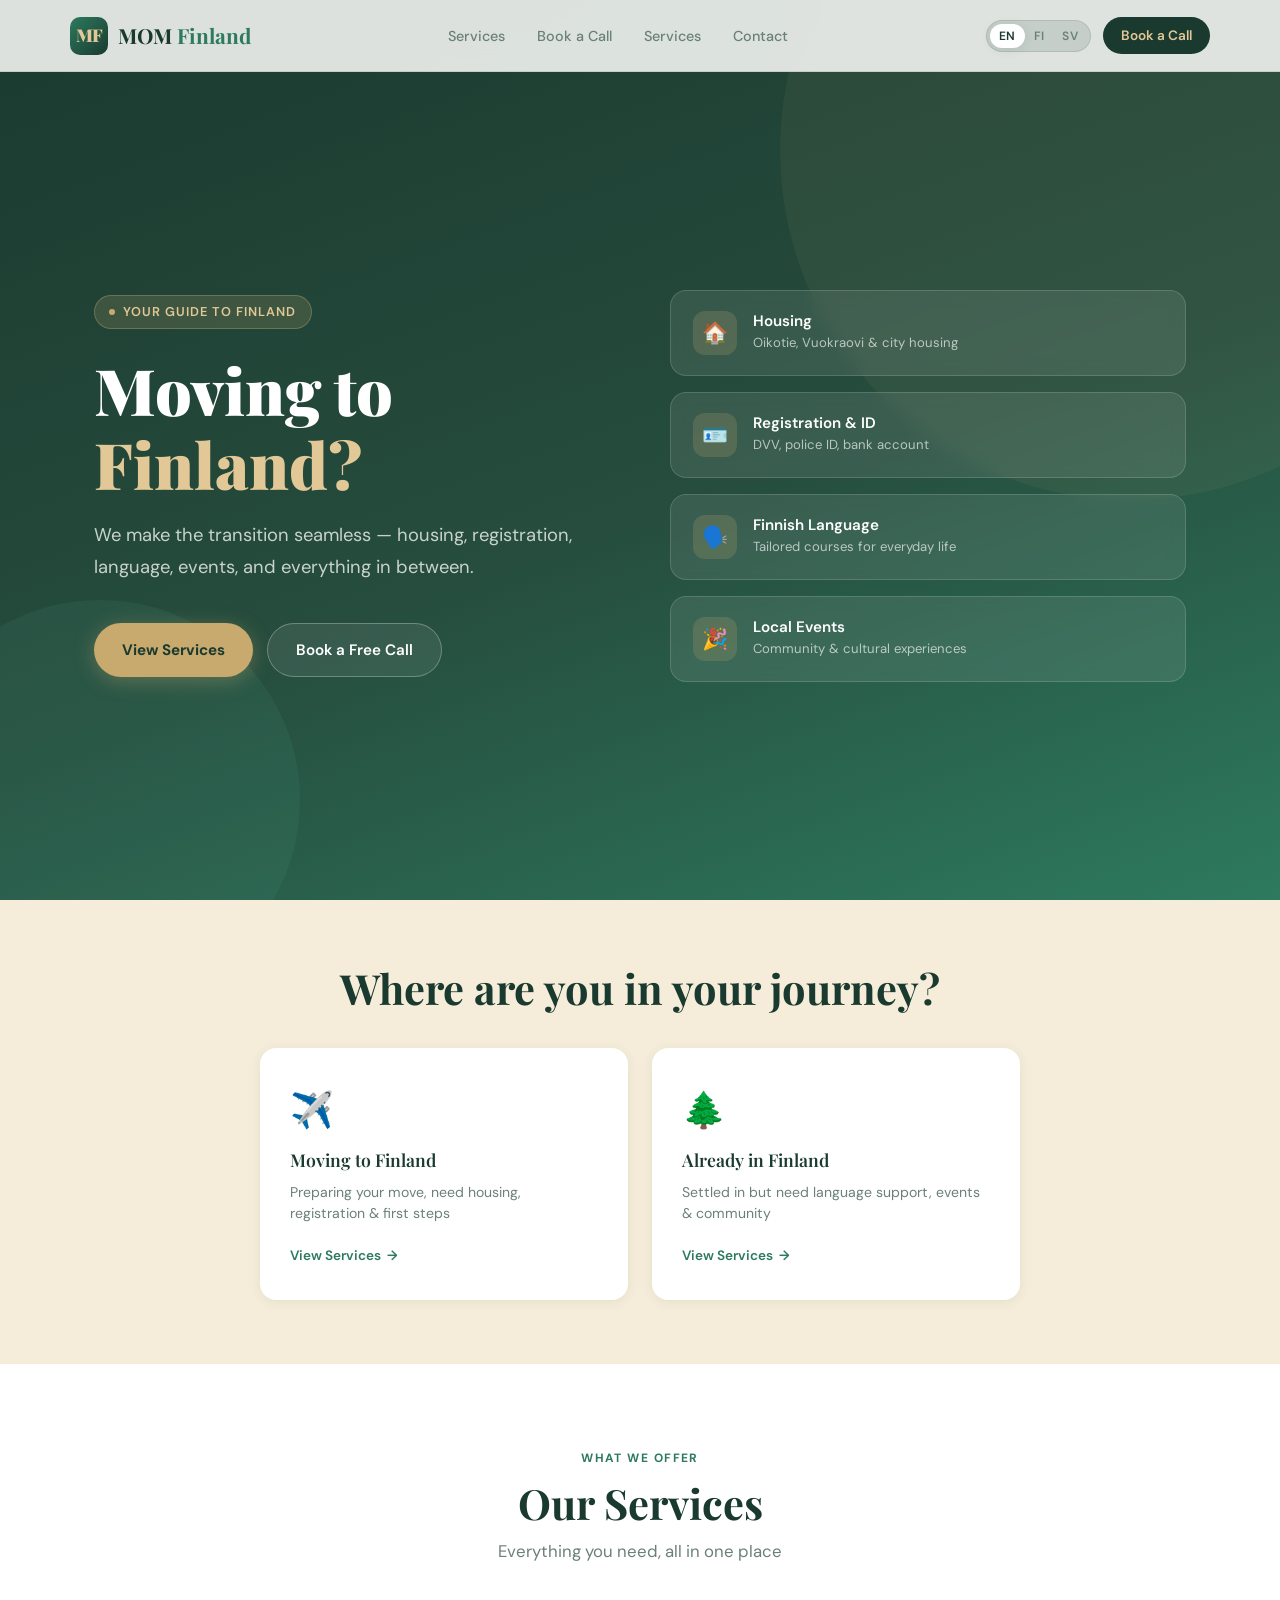
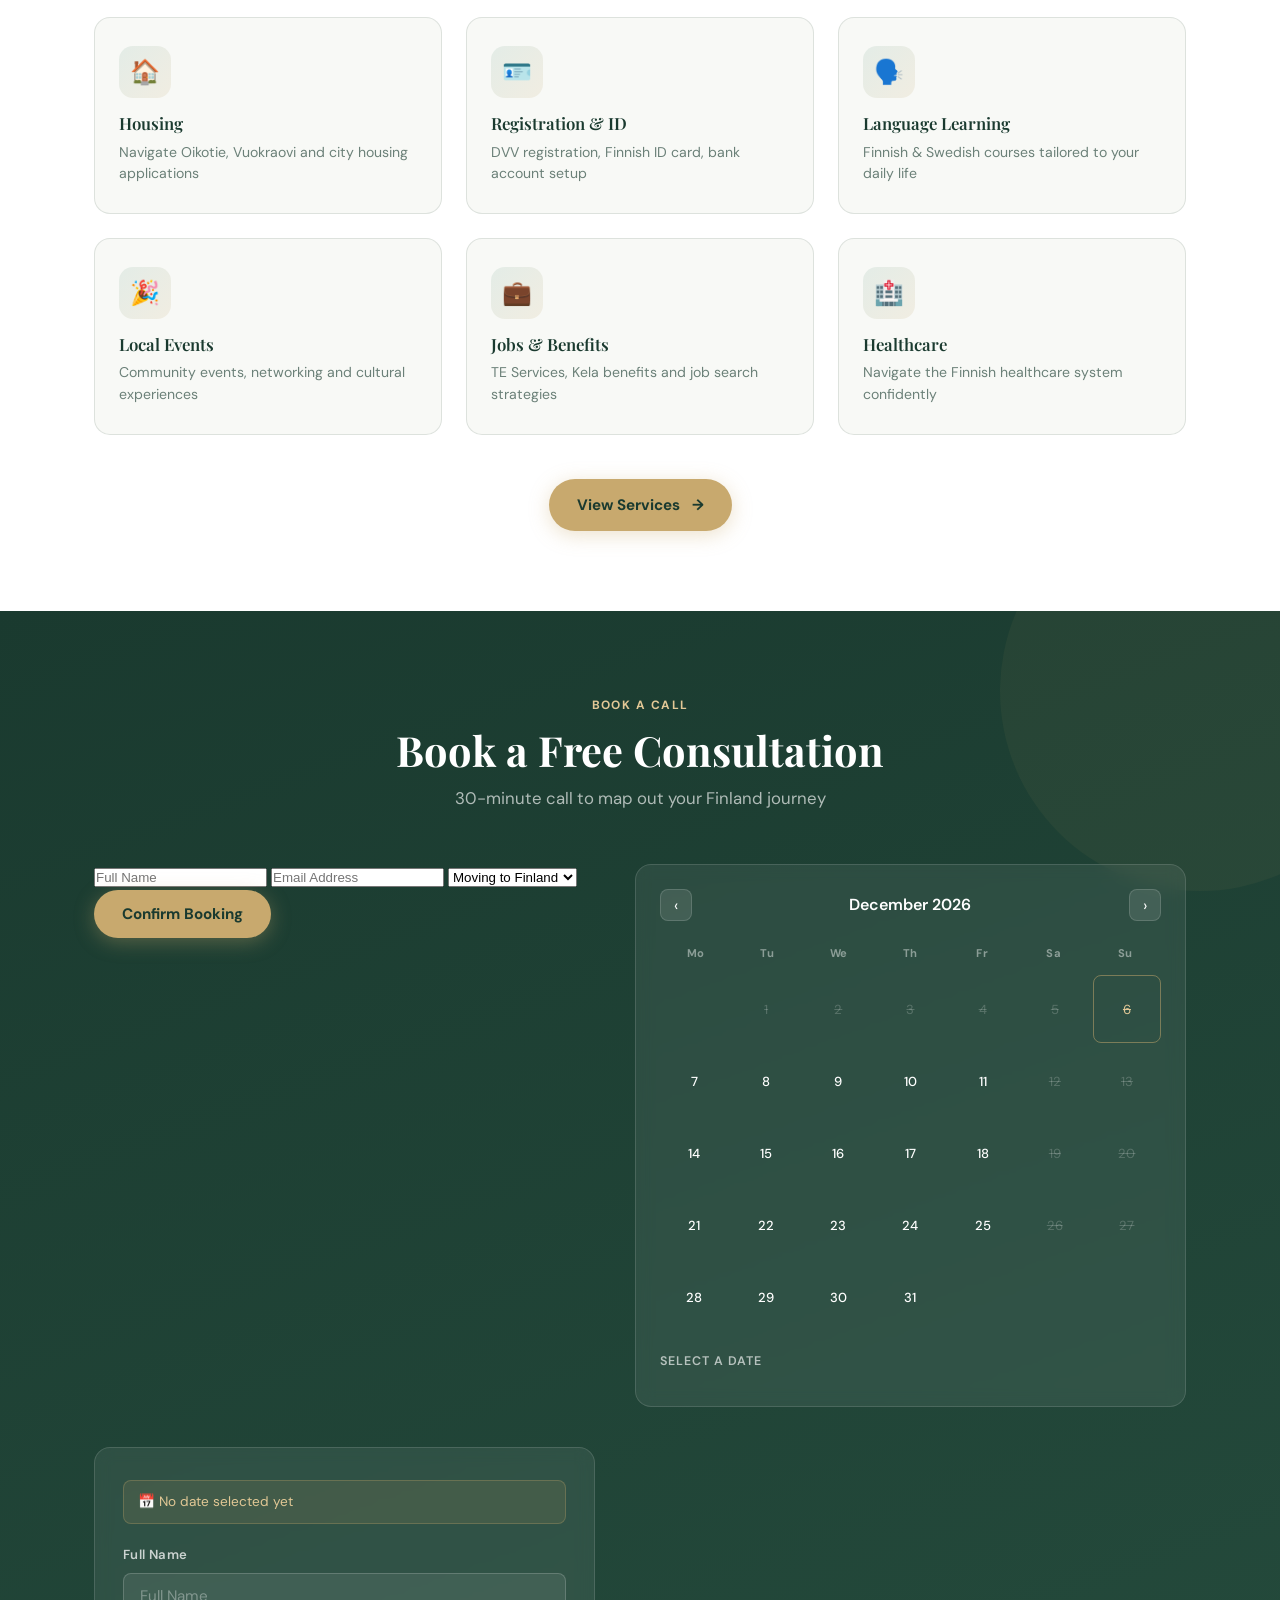
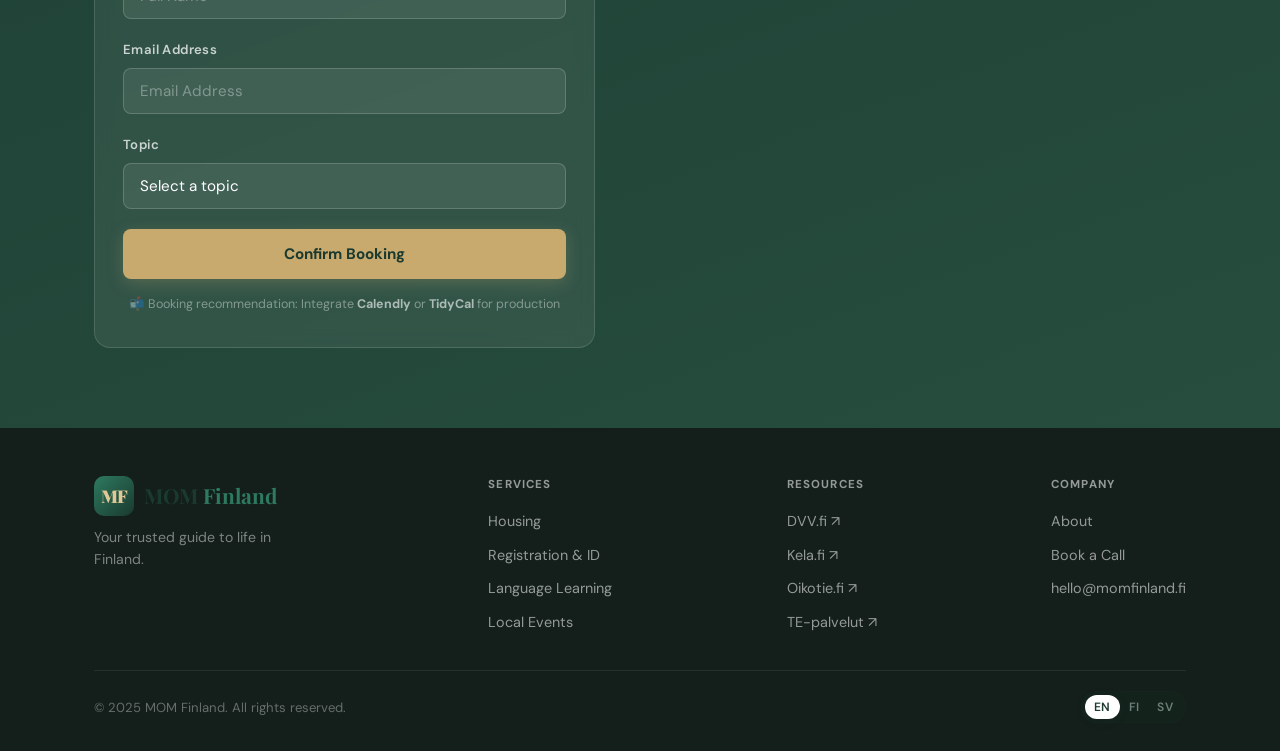
==== commit 4847e4a2: "Add files via upload" ====
--- a/index.html
+++ b/index.html
@@ -231,6 +231,16 @@
 
         <div class="booking-wrapper">
           <!-- Calendar -->
+<form action="https://formspree.io/f/xeevwoyn" method="POST" class="fade-up">
+  <input type="text" name="name" placeholder="Full Name" required>
+  <input type="email" name="email" placeholder="Email Address" required>
+  <select name="topic" required>
+    <option value="moving">Moving to Finland</option>
+    <option value="already">Already in Finland</option>
+  </select>
+  <button type="submit" class="btn-primary">Confirm Booking</button>
+</form>
+
           <div class="calendar-container fade-up" role="region" aria-label="Availability calendar">
             <div class="calendar-header">
               <button class="cal-nav" id="calPrev" aria-label="Previous month">‹</button>
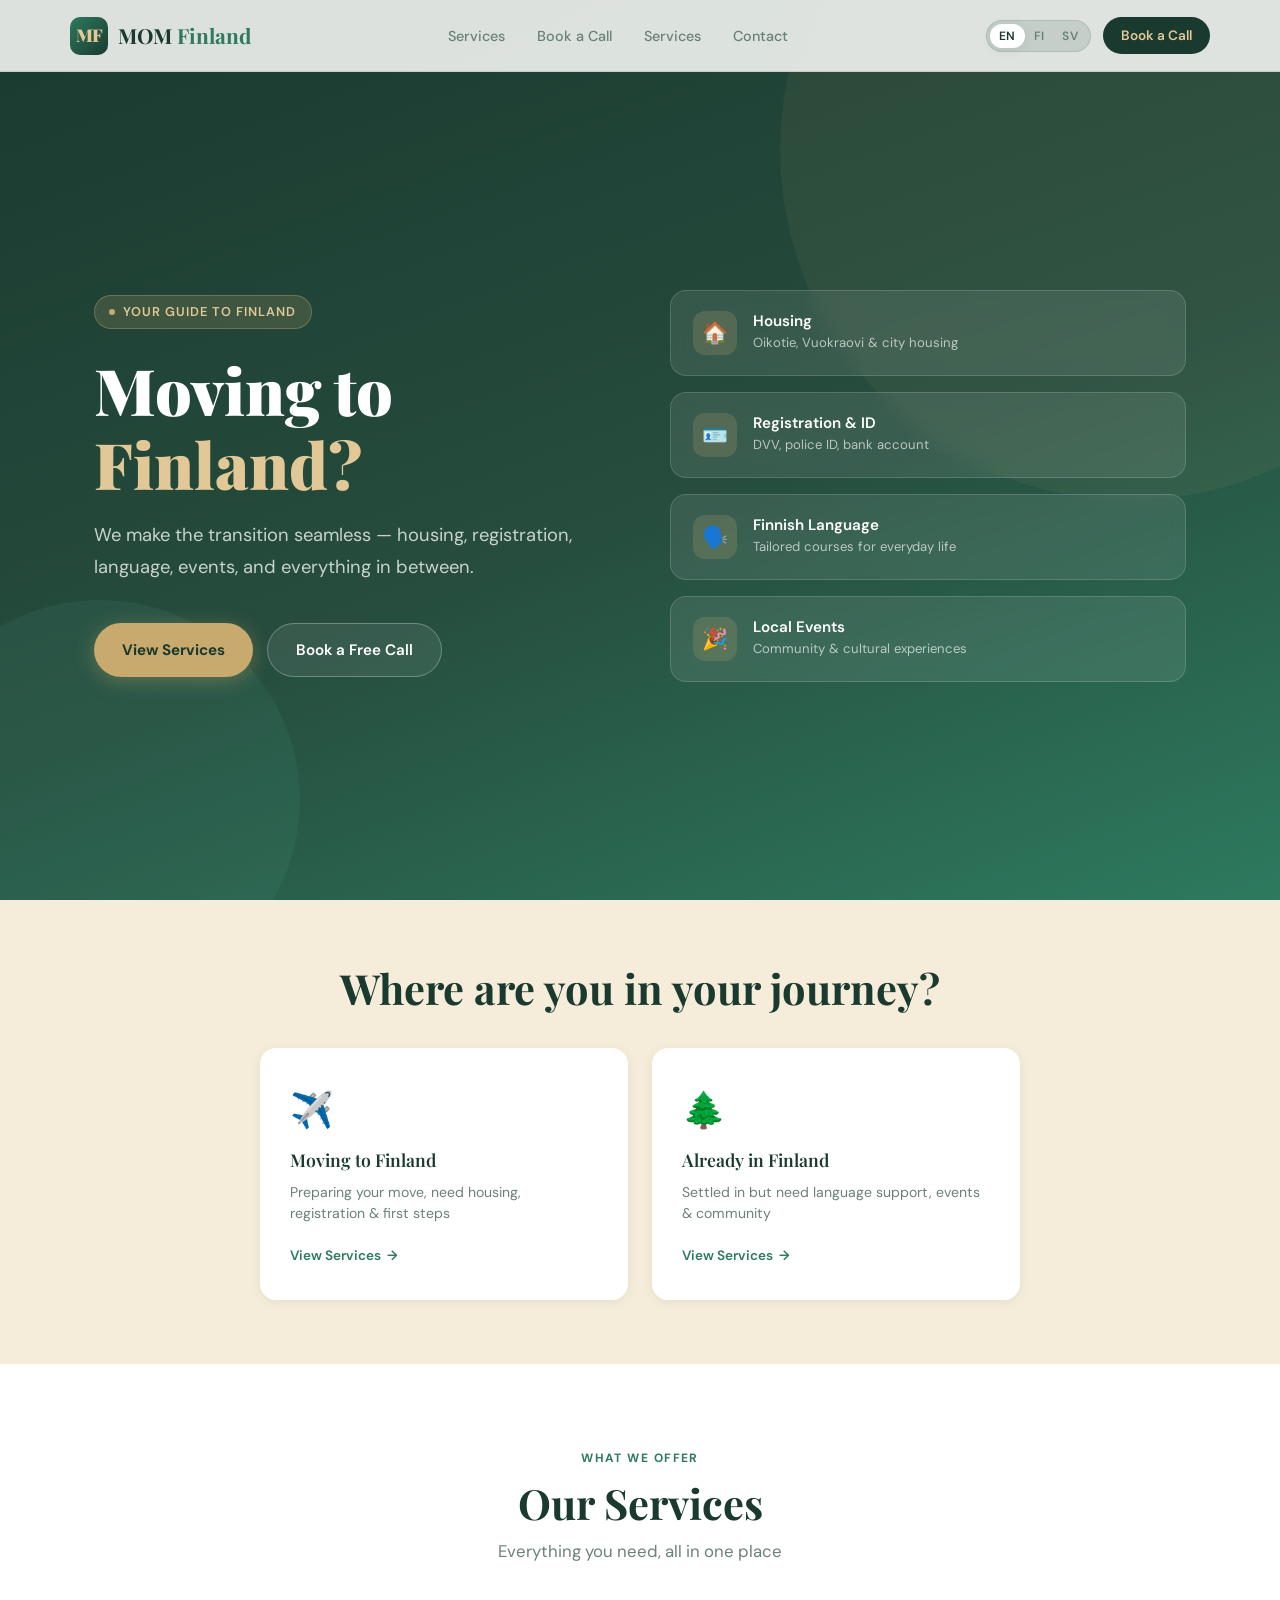
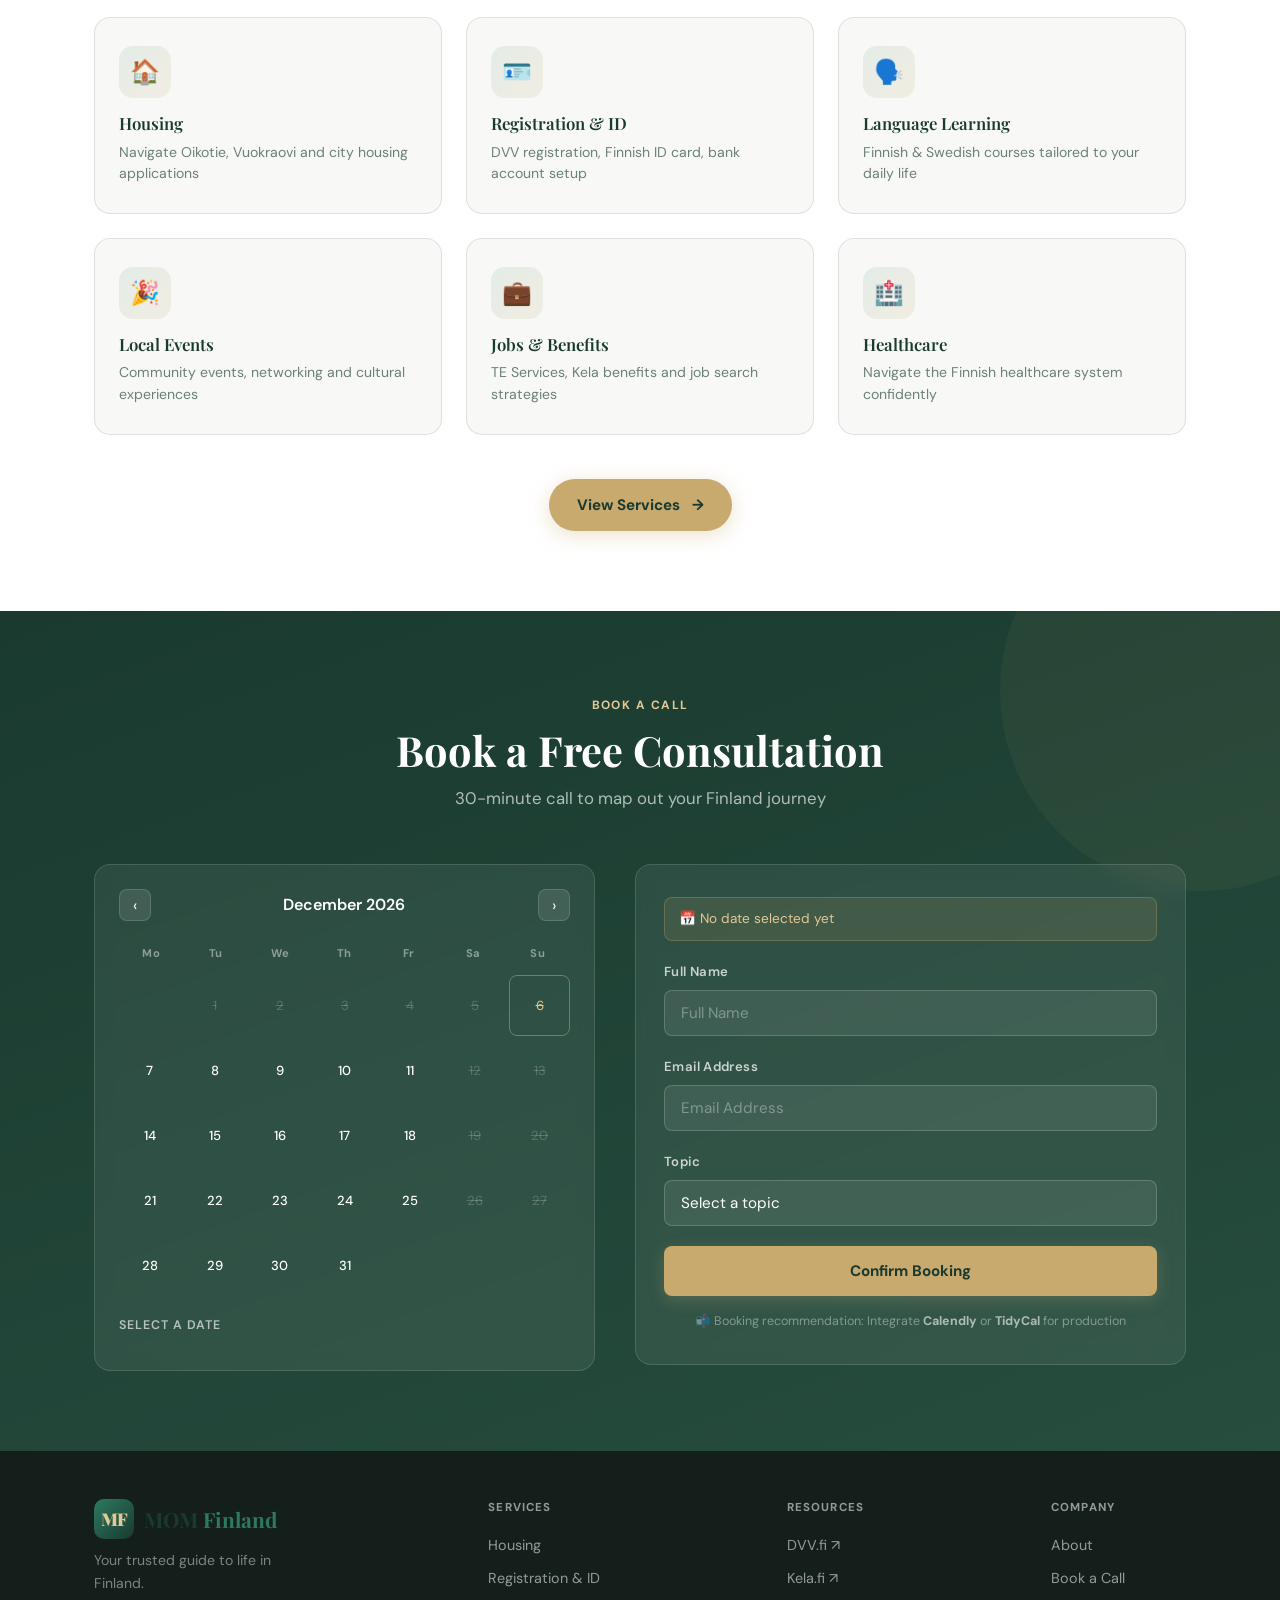
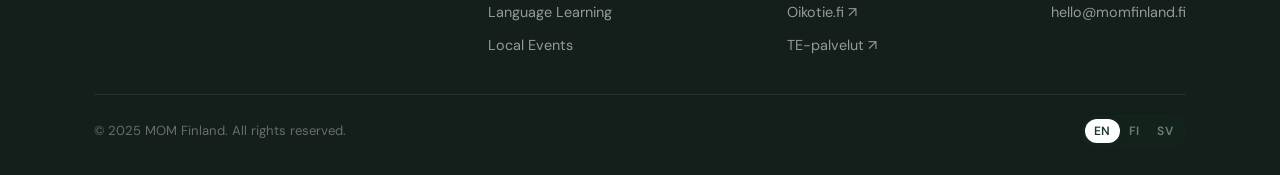
==== commit 3ce3c519: "Add files via upload" ====
--- a/index.html
+++ b/index.html
@@ -231,16 +231,6 @@
 
         <div class="booking-wrapper">
           <!-- Calendar -->
-<form action="https://formspree.io/f/xeevwoyn" method="POST" class="fade-up">
-  <input type="text" name="name" placeholder="Full Name" required>
-  <input type="email" name="email" placeholder="Email Address" required>
-  <select name="topic" required>
-    <option value="moving">Moving to Finland</option>
-    <option value="already">Already in Finland</option>
-  </select>
-  <button type="submit" class="btn-primary">Confirm Booking</button>
-</form>
-
           <div class="calendar-container fade-up" role="region" aria-label="Availability calendar">
             <div class="calendar-header">
               <button class="cal-nav" id="calPrev" aria-label="Previous month">‹</button>
@@ -272,7 +262,7 @@
               📅 No date selected yet
             </div>
 
-            <form id="bookingForm" novalidate>
+            <form id="bookingForm" action="https://formspree.io/f/xeevwoyn" method="POST" novalidate>
               <div class="form-group">
                 <label for="bookName" data-i18n="booking_name">Full Name</label>
                 <input
--- a/css/main.css
+++ b/css/main.css
@@ -562,6 +562,17 @@
   align-items: start;
 }
 
+/* Formspree form card */
+.formspree-form {
+  background: rgba(255,255,255,0.07);
+  border: 1px solid rgba(255,255,255,0.13);
+  border-radius: var(--radius);
+  padding: 32px 28px;
+  backdrop-filter: blur(8px);
+  grid-column: 1 / -1;
+  margin-bottom: 8px;
+}
+
 /* Calendar */
 .calendar-container {
   background: rgba(255,255,255,0.07);
